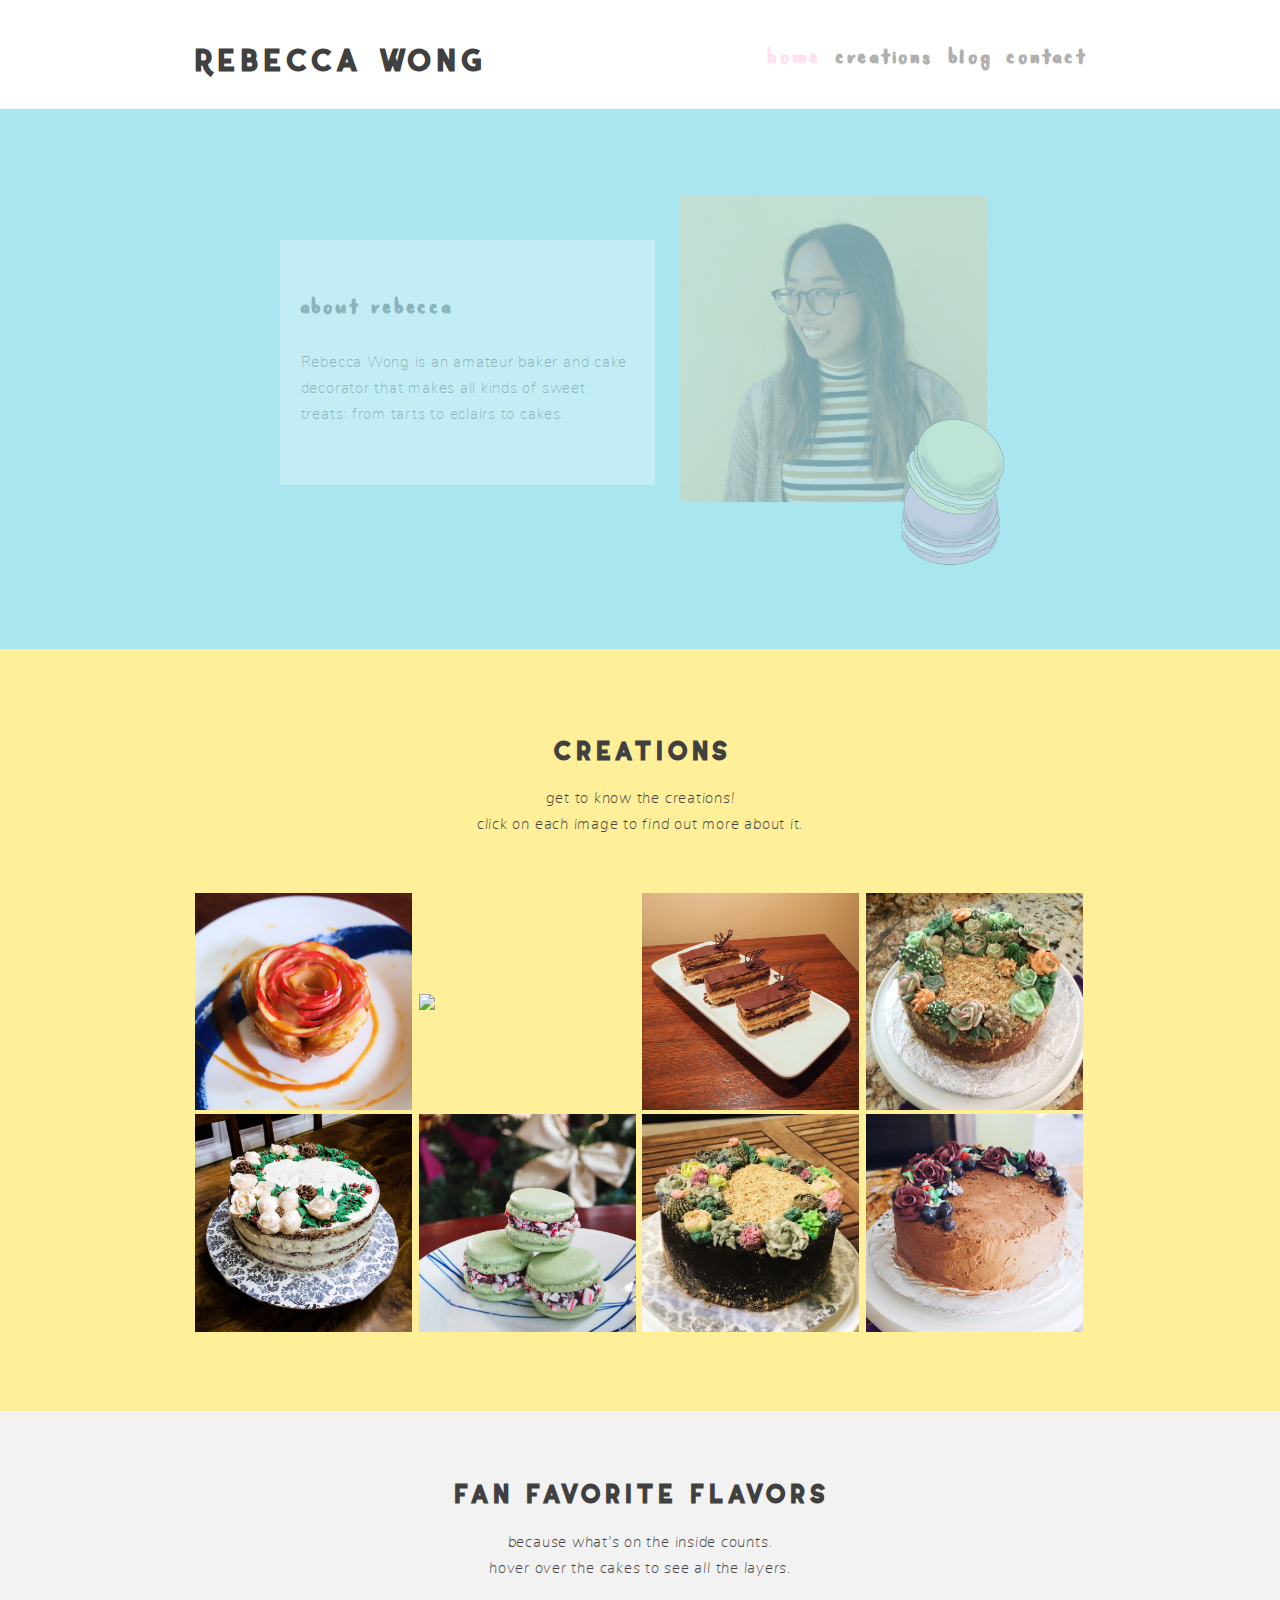
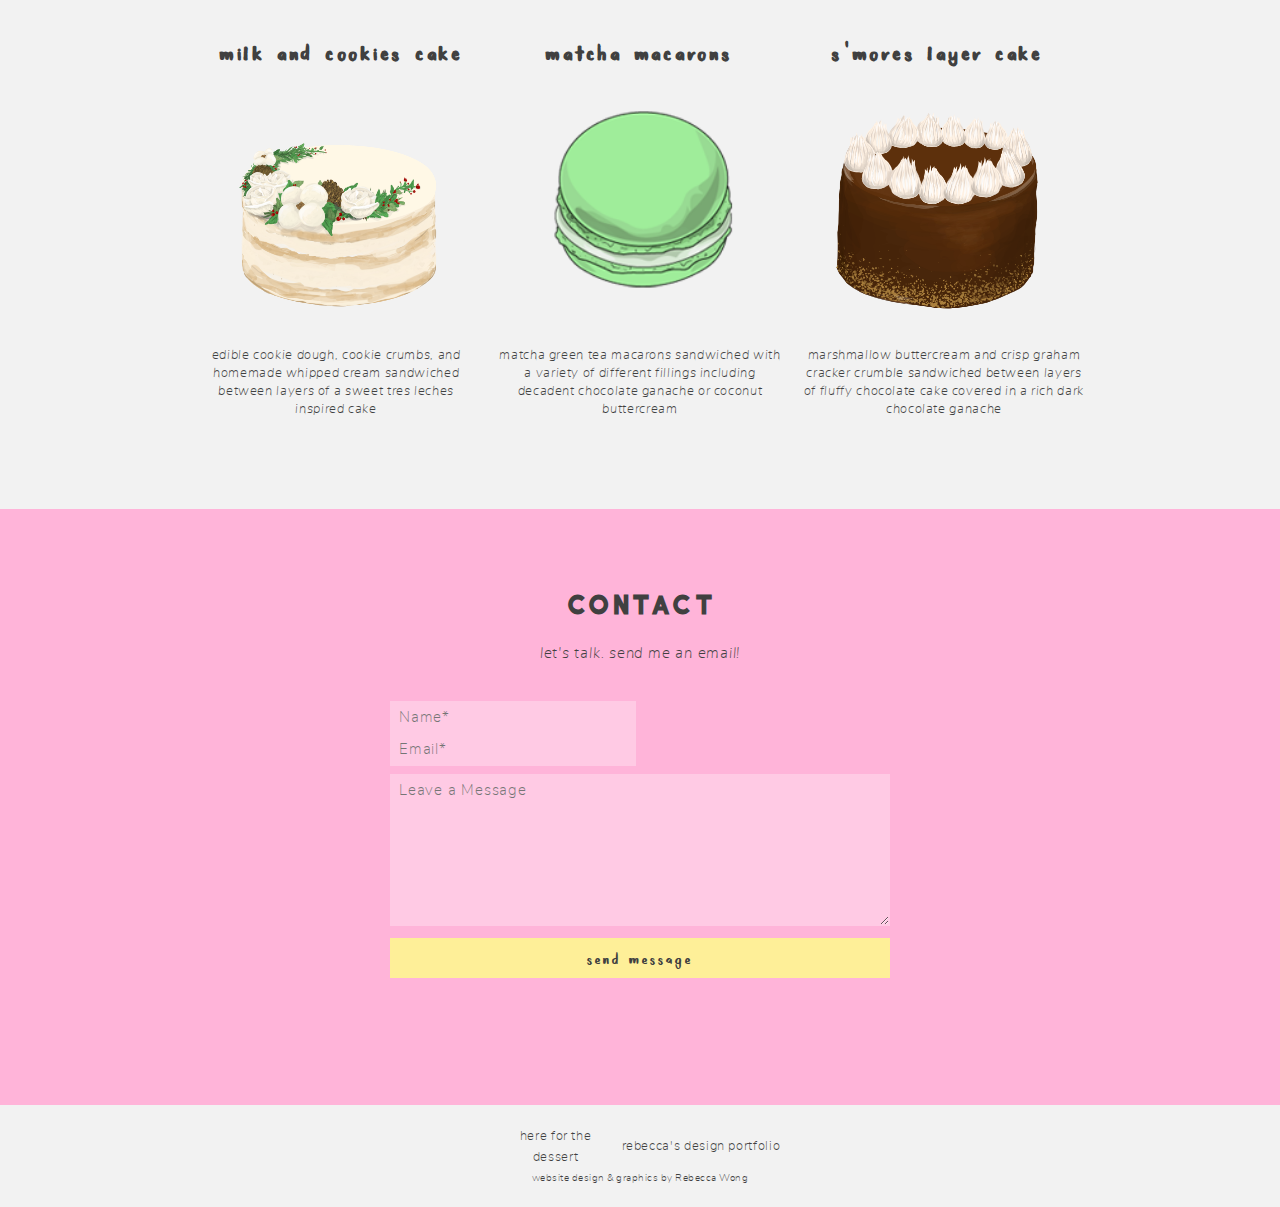
==== index.html @ af506497 "all JPG renamed to jpg" ====
<!DOCTYPE html>
<html>

<meta id="viewport" content="width=device-width, initial-scale=1.0">
<link rel="stylesheet" type="text/css" href="mystyle.css">
<script src="https://ajax.googleapis.com/ajax/libs/jquery/3.4.0/jquery.min.js"></script>
<title> Baking Portfolio </title>
<head>

<!-- NAVIGATION -->
<section class = "header-container" id = "normal">
	<div class = "title">
		<a href="#home"> <h1 id = "shift_up"> Rebecca Wong </h1> </a>
	</div>
	<div class = "navigation">
		<table class="nav">
		<tr>
			<td> <h2 id = 'nav-home' onclick="scroll_anchor('home')" >Home</h2></td>
			<td> <h2 id = 'nav-creations' onclick="scroll_anchor('creations')">Creations</h2></td>
			<td><a href="http://hereforthedessert.com"> <h2>Blog </h2></a></td>
			<td><h2 id = 'nav-contact' onclick="scroll_anchor('contact')">Contact</h2></td>
		</tr>
		</table>
		<a id = 'navigation-bottom'></a>
	</div>
</section>
</head>


<body>

<!-- hello -->
<a id = 'home' class = 'internal-anchor'> </a>
<section class = "welcome">
	
	<table id = "hello">
		<tr>
			<td width = '55%'> 
				<div style="background-color: white; padding: 5%; padding-bottom: 10%; margin: 5%;">
				<h2 style="color: #404040"> about rebecca </h2>
				<p>Rebecca Wong is an amateur baker and cake decorator that makes all kinds of sweet treats: from tarts to eclairs to cakes. </p> 
				</div>
			</td>
			<td width= '45%'>
				<img src="photo.jpg" style="width: 90%; float: left; padding-top: 15%; top: 3vw;position: relative;"/>
				<img src="macarons.png" style="z-index: 2; float: right; width: 40%; bottom: 4vw; position: relative;"/>
			</td>
		</tr>
	</table>
</section>



<!-- HIDDEN CREATIONS -->

		<!-- apple pie roses -->
		
		<section class = "feature" id = "apple-pie-roses">
			<a id = 'apple-pie-roses' class = 'internal-anchor'></a>
			<div class = "yellow-strip" >
			<table>
				<col width = '40%'>
				<col width = '60%'>
				<tr>
					<td style = "padding-right: 7%">
						<h2 style = "padding-bottom: 0px; margin-top: 4vw; margin-bottom: 4vw; font-size: 5vw;"> Salted Caramel Mini Apple Pie Roses </h2>
						<p> <b>Forget flower bouquets, these mini salted caramel apple pie roses are completely edible and delicious!​ </b></p>
					</td>
					<td>
						<img src = "apple pie.jpg" />
					</td>
				</tr>
			</table>
			</div>
			<div class = "white-strip" >
				<table>
					<col width = '60%'>
					<col width = '40%'>
					<tr>
						<td>
							<img src = "apple-pie-rose.gif" />
						</td>
						<td style = "vertical-align: middle">
							<p> These apple pie roses, inspired by a combination of pies and tarts, allow each person to have a personal rose for dessert rather than a pie to share. 
							<br /> <br />
							 With a flaky pie crust in the shape of a flower, crisp baked apples shaped into a rose, and a smooth salted caramel filling, they combine the best of both worlds from pies and tarts. </p>
						</td>
					</tr>
				</table>
			</div>
		</section>
		


		<!-- floral cake -->
		<section class = "feature" id = "floral-cake">
			<a id = 'floral-cake' class = 'internal-anchor'> </a>
			<div class = 'yellow-strip'>
			<table>
				<col width = '40%'>
				<col width = '60%'>
				<tr>
					<td style = "padding-right: 7%">
						<h2 style = "padding-bottom: 0px; margin-top: 4vw; margin-bottom: 4vw; font-size: 5vw;"> Spring Floral Cake </h2>
						<p><b> It's an edible bouquet which happens to be absolutely delicious. </b></p>
					</td>
					<td>
						<img src = "./floral cake.jpg" />
					</td>
				</tr>
			</table>
			</div>
			<div class = 'white-strip'>
				<table>
					<col width = '60%'>
					<col width = '40%'>
					<tr>
						<td style = "padding-right: 10%">
							<img src = "floral cake 2.jpg" />
						</td>
						<td style = "vertical-align: middle">
							<p> This decadent s'mores layer cake is topped with hand piped buttercream flowers and leaves. For a fresh springy feel, some lavendar oil can be added to the buttercream to make it look and smell just like a garden. </p>
						</td>
					</tr>
				</table>
			</div>
		
		</section>


		<!-- opera cake -->
		<section class = "feature" id = "opera-cake">
		<a id = 'opera-cake' class = 'internal-anchor'></a>
			<div class = 'yellow-strip'>
				<table style = "width: 90%">
					<col width = '50%'>
					<col width = '50%'>
					<tr>
						<td style = "padding-right: 7%">
							<h2 style = "padding-bottom: 0px; margin-top: 4vw; margin-bottom: 4vw; font-size: 5vw;"> Opera Cake </h2>
							<p><b> The cake that'll make your taste buds sing. </b></p>
							<p>The French opera cake is centered around the flavors of coffee and chocolate. These dainty little cakes are topped with chocolate decoration. </p>
						</td>
						<td style = "text-align: left">
							<img src = "opera-cake.gif" />
						</td>
					</tr>
				</table>
			</div>
			<div class = "white-strip" style = "padding-top: 3%">
				<table>
					<tr>
						<td>
							<img src = "opera-cake2.gif" />
						</td>
						<td style = "vertical-align: middle; padding-left: 4vw">
							<h2>opera cake anatomy</h2>
							<p>The opera cake is complicated, with lots of layers, but that's what makes it so delicious. To break it down, on the left is a gif of the anatomy of the opera cake.</p>
						</td>
					</tr>
					<tr>
						<td style = "padding-right: 2vw; vertical-align: middle">
							<img src = "P1010088-1.jpg" />
						</td>
						<td>
							<img src = "P1010067-1.jpg" />
						</td>
					</tr>
				</table>
			</div>
		</section>


		<!-- succulent cake -->
		<section class = "feature" id = "succulent-cake">
			<a id = 'succulent-cake' class = 'internal-anchor'></a>
			<div class = 'yellow-strip'>
				<table>
					<col width = '40%'>
					<col width = '60%'>
					<tr>
						<td style = "padding-right: 7%">
						<h2 style = "padding-bottom: 0px; margin-top: 4vw; margin-bottom: 4vw; font-size: 5vw;"> succulent cake </h2>
						<b> Dessert or desert? </b>
							<p>This s'mores cake has been decorated with hand-piped buttercream succulents and a graham cracker crumb sand desert.</p>
					</td>
					<td>
						<img src = "succulent.jpg" />
					</td>
					</tr>
				</table>
			</div>
			<div class = 'white-strip'>
				<table>
					<col width = '50%'>
					<col width = '50%'>
					<tr>
						<td>
							<img src = "cake.jpg" />
							<br />
							<img src = "succulents.jpg" />
						</td>
						<td>
							<img src = "succulent close up.png" />
							<br />
							<img src = "IMG_7499_edited.jpg" />
						</td>
					</tr>
				</table>
			</div>
		</section>

		<!-- wreath cake -->
		<section class = 'feature' id = 'wreath-cake'>
			<a id = 'wreath-cake' class = 'internal-anchor'></a>
			<div class = 'yellow-strip'>
				<table>
					<col width = '40%'>
					<col width = '60%'>
					<tr>
						<td style = 'padding-right: 7%'>
							<h2 style = "padding-bottom: 0px; margin-top: 4vw; margin-bottom: 4vw; font-size: 5vw;"> wreath cake </h2>
							<p><b> This rustic naked layer cake is inspired by the decorative winter wreaths. </b></p>
							<p>Adorned with buttercream pine cones, hand piped leaves, and a sprinkling of coarse sugar snow, this cake is ready for the winter.</p>
						</td>
						<td>
							<img src = "P1010034 2.jpg" />
						</td>
					</tr>
				</table>
			</div>
			<div class = 'white-strip'>
				<table>
					<tr>
						<td width = '50%'>
							<img src = "P1010022-1.jpg" />
						</td>
						<td width = '50%'>
							<img src = "P1010027-1.jpg" />
						</td>
					</tr>
				</table>
			<img src = "P1010012-1.jpg" />
				
			</div>
		</section>


		<!-- macarons -->
		<section class = 'feature' id = 'macarons'>
			<a id = 'macarons' class = 'internal-anchor'></a>
			<div class = 'white-strip'>
				<table>
					<col width = '50%'>
					<col width = '50%'>
					<tr>
						<td style = 'padding-right: 7%'>
							<h2 style = "padding-bottom: 0px; margin-top: 4vw; margin-bottom: 4vw; font-size: 5vw;"> Peppermint Matcha Macarons </h2>
							<p><b> These peppermint matcha macarons are sophisticated and festive at the same time. The macaron shell has a subtle matcha flavoring and it's filled with a decadent hazelnut filling. The edges are garnished with crushed candy canes for a holiday twist and additional crunch. </p>
						</td>
						<td>
							<img src = "P1010045_1.jpg" />
						</td>
					</tr>
				</table>
			</div>
		</section>


		<!-- floral salted caramel cake -->
		<section class = 'feature' id = 'salted-caramel'>
			<a id = 'salted-caramel' class = 'internal-anchor'></a>
			<div class = 'white-strip'>
				<table>
					<col width = '40%'>
					<col width = '60%'>
					<tr>
						<td style = 'padding-right: 7%'>
							<h2 style = "padding-bottom: 0px; margin-top: 4vw; margin-bottom: 4vw; font-size: 5vw;"> Salted Caramel Chocolate Cake </h2>
							<p><b> This chocolate cake with a salted caramel filling and a whipped chocolate buttercream is topped with an buttercream roses, blueberries, and strawberries. </p>
						</td>
						<td>
							<img src = "salted caramel.jpg" />
						</td>
					</tr>
				</table>
			</div>
		</section>



<!-- CREATIONS GRID -->

<section class = "creations" id = "creations">
<a name = "creations" class = 'internal-anchor'> </a>
	<h3 style ="text-align: center; margin-top: 5vh;">creations</h3>
	<p style ="text-align: center"> <em>get to know the creations! <br /> click on each image to find out more about it. </em></p>
	<br />
	<br />
	<!-- GRID -->
	<table class = "grid">
		<tr>
			<td>
				<img src = "apple pie.jpg" onclick="open_close('#apple-pie-roses')"/>
				<!-- <img src = "white square.jpg" id = "white-overlay" /> -->
			</td>
			<td>
				<img src = "./floral cake.jpg" onclick="open_close('#floral-cake')" />
			</td>
			<td>
				<img src = "opera cake.jpg" onclick="open_close('#opera-cake')" />
			</td>
			<td>
				<img src = "succulent2.jpg" onclick="open_close('#succulent-cake')" />
			</td>
		</tr>
		<tr>
			<td>
				<img src = "wreath cake.jpg" onclick="open_close('#wreath-cake')"/>
			</td>
			<td>
				<img src = "macarons.jpg" onclick="open_close('#macarons')" />
			</td>
			<td>
				<img src = "succulent.jpg" onclick="open_close('#succulent-cake')" />
			</td>
			<td>
				<img src = "salted caramel.jpg" onclick="open_close('#salted-caramel')"/>
			</td>
		</tr>
	</table>
</div>
</section>


<!-- FAN FAVORITE FLAVORS -->
<section class = 'fan-favorites'>
	<h3 style="text-align: center">fan favorite flavors </h3>
	<p style="text-align: center"> <em> because what's on the inside counts. <br />hover over the cakes to see all the layers.  </em></p>
	<br />
	<br />
	<table id = 'fan-favorites'>
		<tr> <!-- row 1, headers -->
			<td>
				<h2> milk and cookies cake </h2>
			</td>
			<td>
				<h2> matcha macarons </h2>
			</td>
			<td>
				<h2> s'mores layer cake </h2>
			</td>
		</tr> 
		<tr> <!-- row 2, images -->
			<td style = 'vertical-align: middle'>
				<img src = 'wreath cake.png' style = 'width: 90%' onmouseover="this.src='wreath-cake.gif'" onmouseout="this.src='wreath cake.png'"/>
			</td>
			<td>
				<img src = 'green macaron.png' style = 'width: 85%' />
			</td>
			<td>
				<img src = "s'mores cake layers.png" style = 'width: 90%' onmouseover="this.src='s\'mores-cake-layers.gif'" onmouseout="this.src='s\'mores cake layers.png'"/>
			</td>
		</tr>
		<tr> <!-- row 3, captions -->
			<td style = 'padding-right: 1vw'>
				<em class = 'a'> edible cookie dough, cookie crumbs, and homemade whipped cream sandwiched between layers of a sweet tres leches inspired cake </em>
			</td>
			<td style = 'padding-right: 0.5vw; padding-left: 0.5vw'>
				<em class = 'a'>matcha green tea macarons sandwiched with a variety of different fillings including decadent chocolate ganache or coconut buttercream </em>
			</td>
			<td style = 'padding-left: 1vw'>
				<em class = 'a'> marshmallow buttercream and crisp graham cracker crumble sandwiched between layers of fluffy chocolate cake covered in a rich dark chocolate ganache </em>
			</td>
		</tr>
	</table>

</section>


<!-- CONTACT -->
<section class = 'contact'>
	<a id = "contact" class = 'internal-anchor'></a>
	<form action="contact.php" method = 'post'>
		<h3 style="text-align: center">contact</h3>
		<p style ="text-align: center"> <em>let's talk. send me an email!</em></p>
		<div class = 'container'>
			<div class = 'info'>
				<input type = 'text' name = 'name' placeholder = 'Name*' class = 'input' id = 'name' required>
				<input type = 'text' name = 'email' placeholder = 'Email*' class = 'input' id = 'email' required>
			</div>
			<div class = 'area'>
				<textarea name = 'message' class='message' id='message' placeholder='Leave a Message' required></textarea>
			</div>
			<div class = 'submit'>
				<div class = 'button' id = 'mail'>Send Message</div>
			</div>
			</form>
			<p id = 'thank-you' class = 'contact-message'> Thanks for the message! <br/> 
				<span class = 'small-p'> Note: The message will not be sent as this website is not active.</span>
			</p>
			<p id = 'error' class = 'contact-message'></p>
		</div>
	
</section>



<section class = 'footer'>

	<table>
		<tr>
			<td><p><a href = 'http://hereforthdessert.com'> here for the dessert </a></p></td>
			<td><p><a href = 'http://rebeccacwong.wixsite.com/design'> rebecca's design portfolio</a></p></td>
			<!-- <td> <p> </p></td> -->
		</tr>
	</table>
	<p style = 'font-size: 0.8vw; padding: 0; margin: 0;'>website design & graphics by Rebecca Wong</p>
</section>




<script type="text/javascript" src="main.js"></script>

</body>
<a id = 'bottom'></a>

</html>
---- mystyle.css ----
html, body{
	margin:0px; 
	padding:0px;
}

/* CUSTOM FONTS */
	@font-face {
	    font-family: 'oh_wonderregular';
	    src: url('ohwonder-regular-webfont.woff2') format('woff2'),
	         url('ohwonder-regular-webfont.woff') format('woff');
	    font-weight: normal;
	    font-style: normal;

	}
	@font-face {
	    font-family: 'baby_foxregular';
	    src: url('babyfox-webfont.woff2') format('woff2'),
	         url('babyfox-webfont.woff') format('woff');
	    font-weight: normal;
	    font-style: normal;

	}
	@font-face {
	    font-family: 'the_brooklyn_smoothregular';
	    src: url('the_brooklyn_smooth-webfont.woff2') format('woff2'),
	         url('the_brooklyn_smooth-webfont.woff') format('woff');
	    font-weight: normal;
	    font-style: normal;

	}
	@font-face {
	    font-family: 'coyotesemibold_demo';
	    src: url('coyote-semibolddemo-webfont.woff2') format('woff2'),
	         url('coyote-semibolddemo-webfont.woff') format('woff');
	    font-weight: normal;
	    font-style: normal;

	}
	@font-face {
	    font-family: 'nunitolight_italic';
	    src: url('nunito-lightitalic-webfont.woff2') format('woff2'),
	         url('nunito-lightitalic-webfont.woff') format('woff');
	    font-weight: normal;
	    font-style: normal;

	}
	@font-face {
	    font-family: 'nunitolight';
	    src: url('nunito-light-webfont.woff2') format('woff2'),
	         url('nunito-light-webfont.woff') format('woff');
	    font-weight: normal;
	    font-style: normal;

	}
	@font-face {
	    font-family: 'nunitoitalic';
	    src: url('nunito-italic-webfont.woff2') format('woff2'),
	         url('nunito-italic-webfont.woff') format('woff');
	    font-weight: normal;
	    font-style: normal;
	}
	@font-face {
	    font-family: 'nunitoextralight';
	    src: url('nunito-extralight-webfont.woff2') format('woff2'),
	         url('nunito-extralight-webfont.woff') format('woff');
	    font-weight: normal;
	    font-style: normal;
	}
	@font-face {
	    font-family: 'nunitoextralight_italic';
	    src: url('nunito-extralightitalic-webfont.woff2') format('woff2'),
	         url('nunito-extralightitalic-webfont.woff') format('woff');
	    font-weight: normal;
	    font-style: normal;
	}
	@font-face {
	    font-family: 'nunitoregular';
	    src: url('nunito-regular-webfont.woff2') format('woff2'),
	         url('nunito-regular-webfont.woff') format('woff');
	    font-weight: normal;
	    font-style: normal;
	}
/* END OF CUSTOM FONTS */


/* NAVIGATION BAR */
	#normal {
		width: 100%;
		background-color: white;
		max-height: 20vh;
		padding-left: 15%;
		padding-right: 15%;
		display: block;
		padding-top: 1vh;
		padding-bottom: 1vh;
		z-index: 100;
		position: fixed;
		overflow-y: auto;
		transition: 0.5s;
	}
	#shrink { /* this is the way that the navigation bar looks when you're not at the top of the page */
		background-color: white;
		width: 100%;
		max-height: 12vh;
		padding-left: 15%;
		padding-right: 15%;
		display: block;
		z-index: 100;
		transition: 0.5s;
		top: 0;
		position: fixed;
		overflow-y: auto;
	}
	.title {
		width: 44%;
		float: left;
		font-size: 25px;
		color: #404040;
		top: 2vh;
		position: absolute;
		max-height: inherit;
		transition: 0.5s;
	}
	.navigation {
		width: 56%;
		float: right;
		color: #404040;
		top: 0;
		padding: 0;
		max-height: inherit;
	}
	table.nav h2:hover {
		color: #FFB4D9;
		-o-transition:.5s;
	  	-ms-transition:.5s;
	  	-moz-transition:.5s;
	  	-webkit-transition:.5s;
	  	transition:.5s;
	  	cursor: pointer;
	}
	table.nav td {
		padding-left: 1vw;
	}
	table.nav {
		border-collapse: collapse;
	}



/* BODY */

/* WELCOME SCREEN */
	section.welcome {
		width: inherit;
		padding-left: 20%;
		padding-right: 20%;
		padding-top: 8%;
		padding-bottom: 2%;
		background-color: #aae6f0;
		display: block;
		z-index: 2;
	}
	table #hello td {
		padding: 5%;
		position: relative;
	}

/* CREATIONS */
	section.creations {
		background-color: #feef98;
		padding-top: 3%;
		padding-bottom: 6%;
		padding-left: 15%;
		padding-right: 15%;
		display: block;
		z-index: 1;
		color: #404040;
	}
	section.feature table td {
		vertical-align: top;
	}
	.white-strip {
		background-color: white;
		padding-top: 5%;
		padding-bottom: 5%;
		padding-left: 15%;
		padding-right: 15%;
		display: block;
		transition: 0.5s;
	}
	.yellow-strip {
		background-color: #feef98;
		padding-top: 5%;
		padding-bottom: 5%;
		padding-left: 15%;
		padding-right: 15%;
		display: block;
		transition: 0.5s;
	}
	/*section.feature {
		display: none;						
	}*/																		/* ENABLE THIS AFTER COMPLETING ALL OF THE PAGES FOR CREATIONS */

/* GRID */
	table.grid {
		width: 100%;
		text-align: center;
	}
	table.grid img{
		cursor: pointer;
		transition: 0.5s ease;
	}
	table.grid img:hover {
		opacity: 0.7;
	}
	table.grid td {
		width: 25%;
	}
	table.grid img {
		width: 99%;
		display: block;
	}
	.white-overlay {
	  position: absolute;
	  opacity: 1;
	  transition: .5s ease;
	  width: inherit;
	  height: inherit;
	  background-color: white;
	  vertical-align: top;
	/*  overflow: hidden;*/
	}


/* FAN FAVORITES */
	section.fan-favorites {
		background-color: #f2f2f2;
		padding-top: 5%;
		padding-bottom: 7%;
		padding-left: 15%;
		padding-right: 15%;
		display: block;
		z-index: 1;
		color: #404040;
	}
	#fan-favorites {
		text-align: center;
		width: 100%;
	}
	#fan-favorites h2 {
		padding: 0;
		margin: 0;
	}
	/*#fan-favorites {
		border: 0.2em solid #f2f2f2;
	}*/
	#fan-favorites td {
		width: 33.333333%;
		vertical-align: top;
	}
	.a {
		font-size: 1vw;
		padding: 0;
		margin: 0;
	}

/* CONTACT */
	section.contact {
		background-color: #FFB4D9;
		padding-top: 6%;
		padding-bottom: 6%;
		padding-left: 20%;
		padding-right: 20%;
		display: block;
		z-index: 1;
		color: #404040;
		text-align: center;
	}
	.container {
		margin-top: 2%;
		width: 65%;
		display: inline-block;
		margin-bottom: 6%;
		overflow: hidden;
	}
	.message, .input {
		font-size: 1.2vw;
		letter-spacing: 0.05em;
		font-family: 'nunitoextralight';
		color: black;
		background-color: #ffcae4;
		border: 1px solid #ffcae4;
		width: 100%;
	}
	.area {
		width: 100%;
		display: inline-block;
	}
	.message {
		margin: 0;
		padding: 0.6vw;
		height: 15vh;
		resize: vertical;
		float: left;
		width: 96.7%;
	}
	.area {
		margin-bottom: 0.5;
	}
	.info {
		width: 100%;
		margin-top: 0.25em;
		margin-bottom: 0.25em;
		display: inline-block;
	}
	.input {
		padding: 0.6vw;
		float: left;
		width: 45.8%;
		margin-right: 0.5em;
	}
	.info .input:last-child {
		margin-right: 0;
	}
	.button {
		text-align: center;
		font-family: 'baby_foxregular';
		font-size: 2vw;
		letter-spacing: 0.08em;
		/*padding-top: 0.6vw;
		padding-bottom: 0.6vw;
		padding-right: 1vw;
		padding-left: 1vw;*/
		/*width: 100%;*/
		
	}
	.submit {
		padding-top: 0.5em;
		padding-bottom: 0.5em;
		margin-top: 0.5em;
		text-align: center;
		background-color: #feef98;
		width: 100%;
	}
	.submit:hover {
		background-color: white;
		transition: 0.5s ease;
		cursor: pointer;
		-o-transition:.5s;
	  	-ms-transition:.5s;
	  	-moz-transition:.5s;
	  	-webkit-transition:.5s;
	}
	.contact-message {
		display: none;
		position: absolute;
		width: 65%;
		left: 0;
		margin: auto;
		margin-top: 0.7em;
		right: 0;
		text-align: center;
	}


/* FOOTER */
	section.footer {
		background-color: #f2f2f2;
		padding-top: 1.5%;
		padding-bottom: 1.5%;
		padding-left: 15%;
		padding-right: 15%;
		display: block;
		z-index: 1;
		color: #404040;
		text-align: center;
	}
	section.footer table {
		margin: 0 auto;
		padding: 0;
		border-collapse: collapse;
	}
	section.footer table td {
		padding-right: 4%;
	}
	section.footer table td:last-child {
		padding: 0;
	}
	section.footer table p {
		font-size: 1vw;
		margin: 0;
		padding: 0;
	}
	*:focus {
    outline: none;
}


/* GENERALIZED STYLES */
	h1 {
		font-family: 'coyotesemibold_demo';
		font-size: 2.4vw;
	}
	#shift_up {
		position: absolute;
		top: 0;
		opacity: 1;
		/* WANT TOP TO END IN 5%*/
	}
	h2 {
		font-family: 'baby_foxregular';
		font-size: 2.7vw;
		letter-spacing: 0.08em;
	}
	h3 {
		font-family: 'coyotesemibold_demo';
		font-size: 2vw;
		padding: 0px;
		margin: 0px;
		color: #404040;
	}
	a:hover {
		color: #FFB4D9;
		-o-transition:.5s;
	  	-ms-transition:.5s;
	  	-moz-transition:.5s;
	  	-webkit-transition:.5s;
	  	transition:.5s;
	}
	a {
		text-decoration: none;
		color: #404040;
	}
	.navigation .active {
		color: #FFB4D9;
		transition: 0.5s ease;
	}
	p {
		/*font-family: 'the_brooklyn_smoothregular';*/
		font-size: 1.2vw;
		letter-spacing: 0.05em;
		font-family: 'nunitoextralight';
		color: #404040;
		line-height: 1.7em;
		transition: 0.5s ease;
	}
	.small-p {
		font-size: 0.8vw;
	}
	b {
		font-size: 1.2vw;
		letter-spacing: 0.05em;
		font-family: 'nunitoregular';
		color: #404040;
	}
	em {
		font-size: 1.2vw;
		letter-spacing: 0.05em;
		font-family: 'nunitoextralight_italic';
		color: #404040;
	}
	img {
		max-width: 100%;
	}
	html {
	  scroll-behavior: smooth;
	  cursor: default;
	}
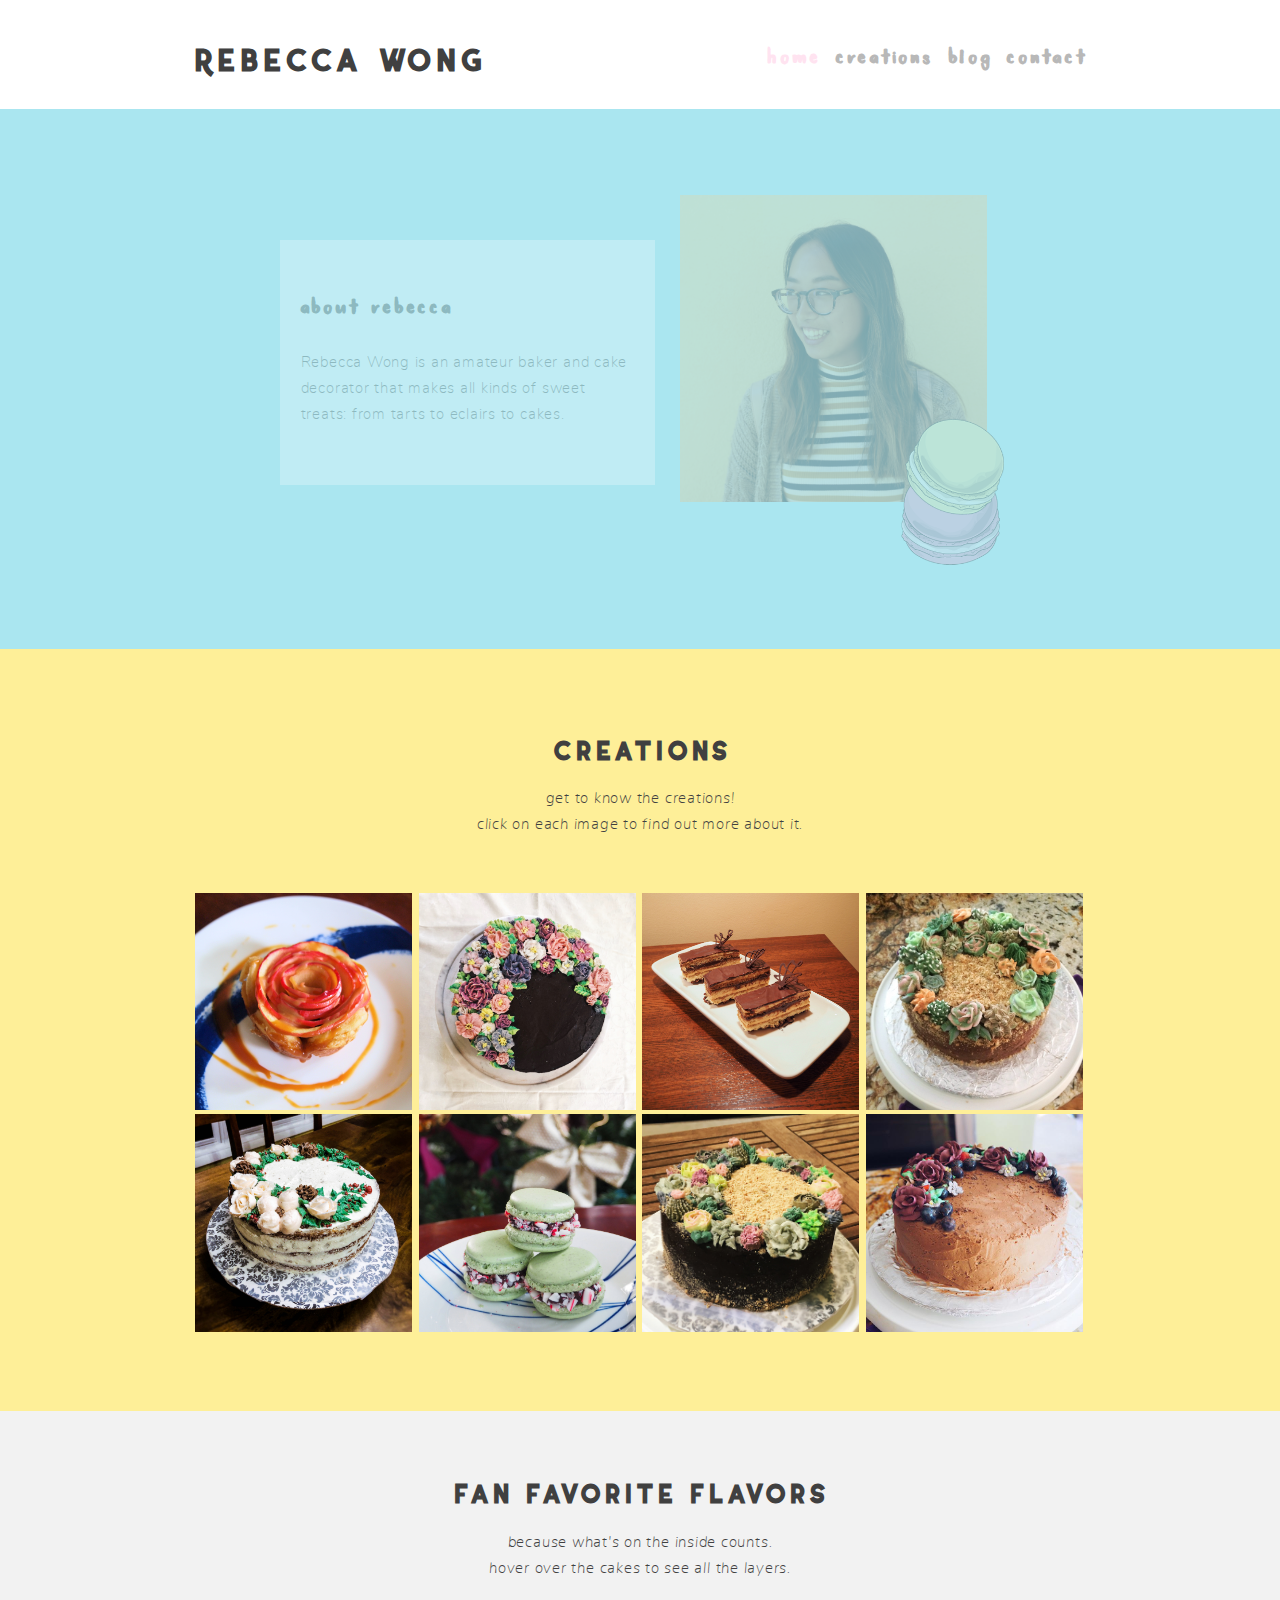
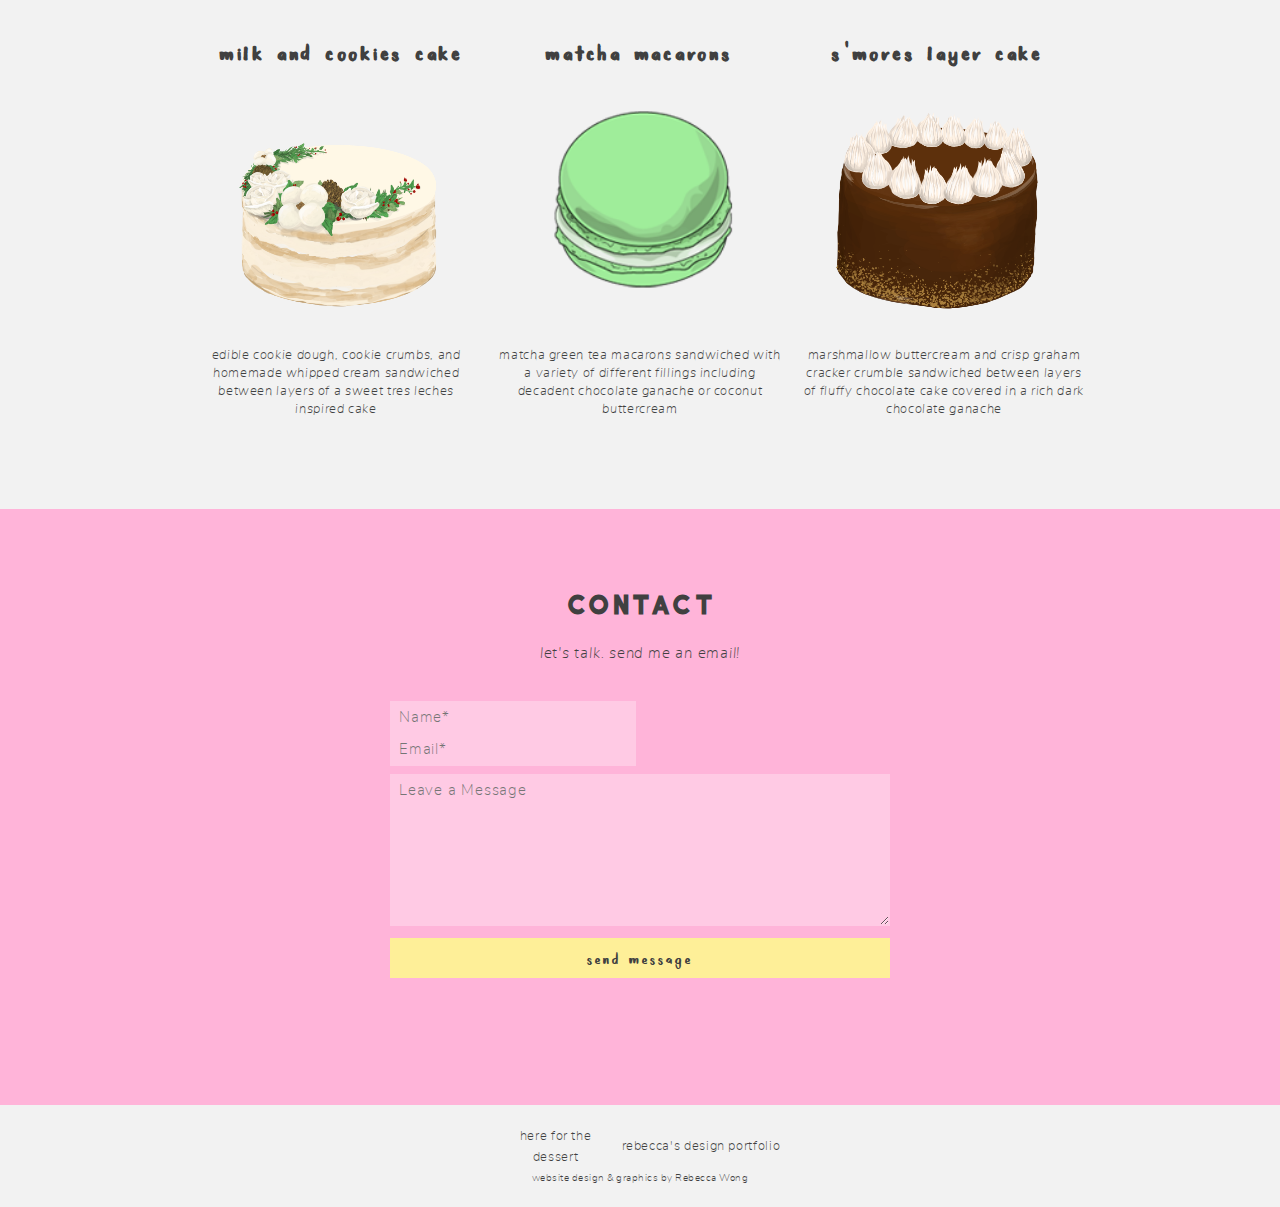
==== commit e6ab6340: "Update index.html" ====
--- a/index.html
+++ b/index.html
@@ -105,7 +105,7 @@
 						<p><b> It's an edible bouquet which happens to be absolutely delicious. </b></p>
 					</td>
 					<td>
-						<img src = "./floral cake.jpg" />
+						<img src = "./floral cake.JPG" />
 					</td>
 				</tr>
 			</table>
@@ -116,7 +116,7 @@
 					<col width = '40%'>
 					<tr>
 						<td style = "padding-right: 10%">
-							<img src = "floral cake 2.jpg" />
+							<img src = "floral cake 2.JPG" />
 						</td>
 						<td style = "vertical-align: middle">
 							<p> This decadent s'mores layer cake is topped with hand piped buttercream flowers and leaves. For a fresh springy feel, some lavendar oil can be added to the buttercream to make it look and smell just like a garden. </p>
@@ -305,7 +305,7 @@
 				<!-- <img src = "white square.jpg" id = "white-overlay" /> -->
 			</td>
 			<td>
-				<img src = "./floral cake.jpg" onclick="open_close('#floral-cake')" />
+				<img src = "./floral cake.JPG" onclick="open_close('#floral-cake')" />
 			</td>
 			<td>
 				<img src = "opera cake.jpg" onclick="open_close('#opera-cake')" />
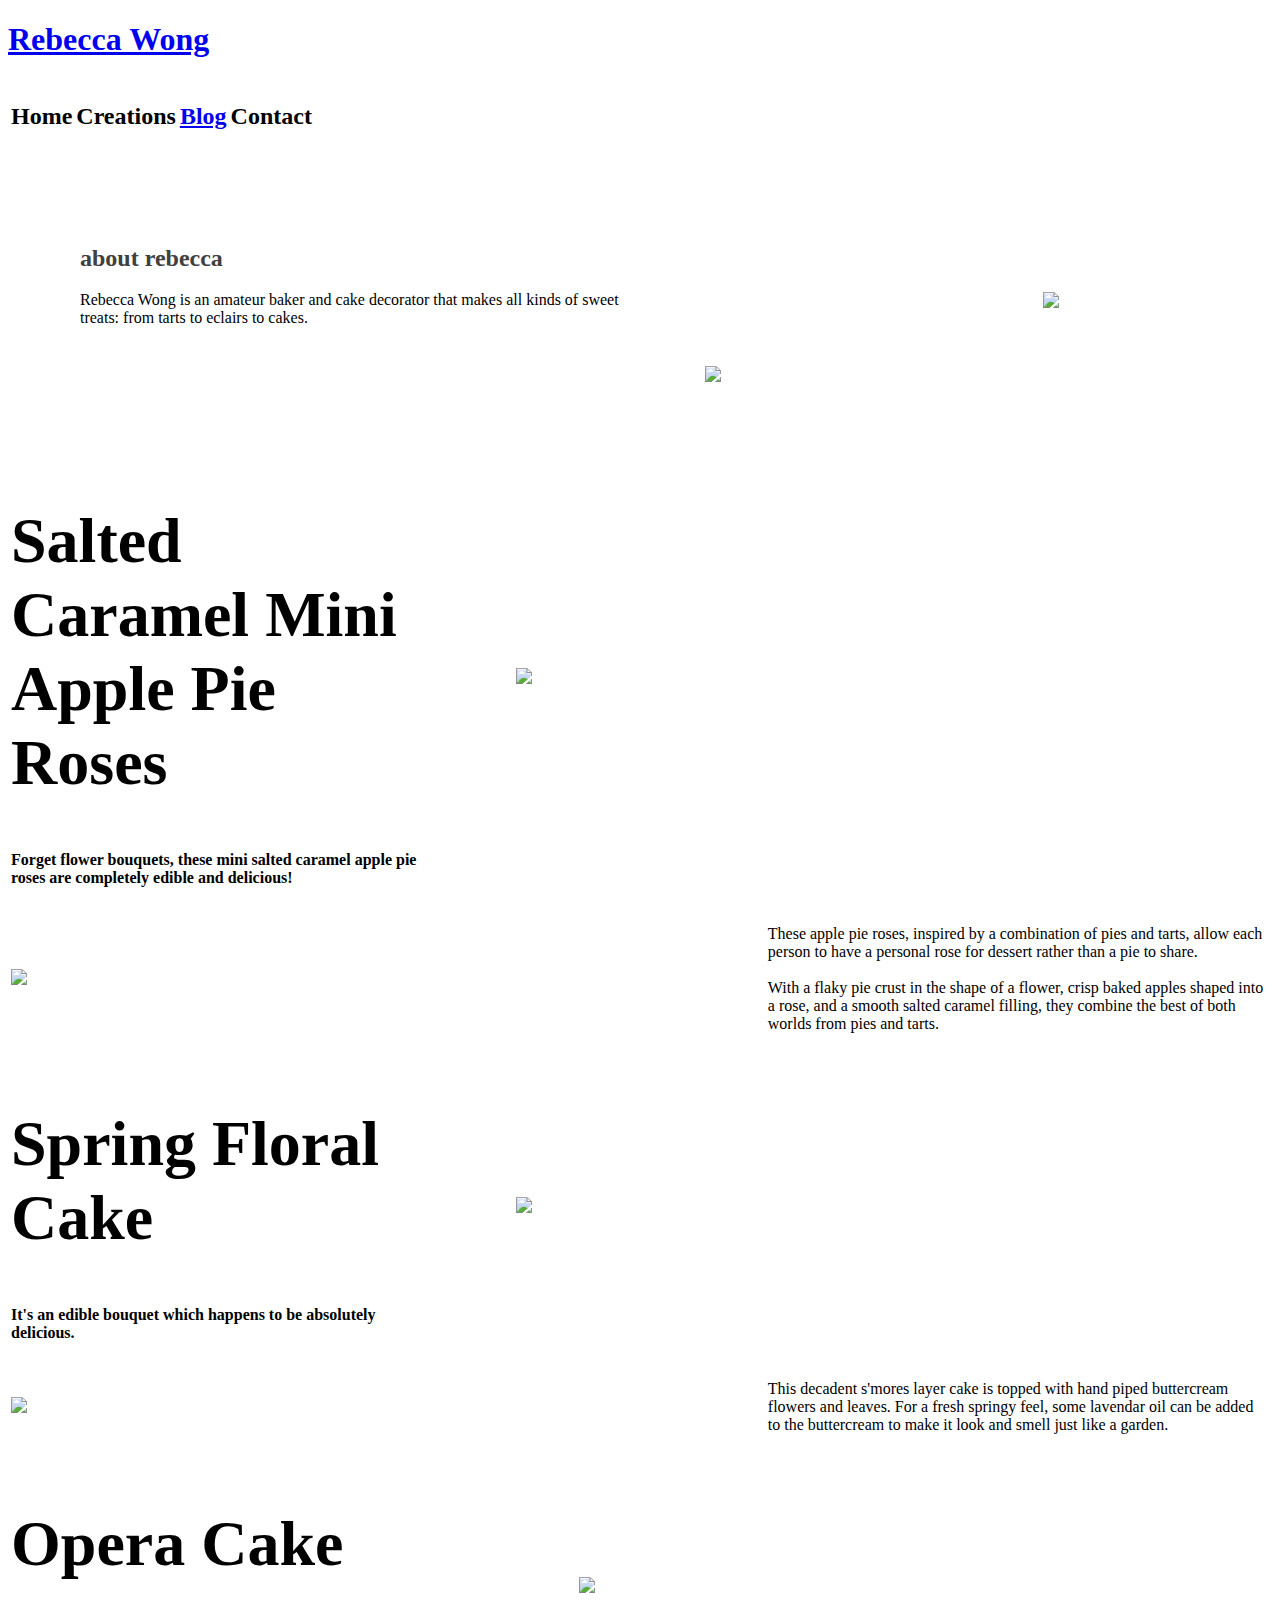
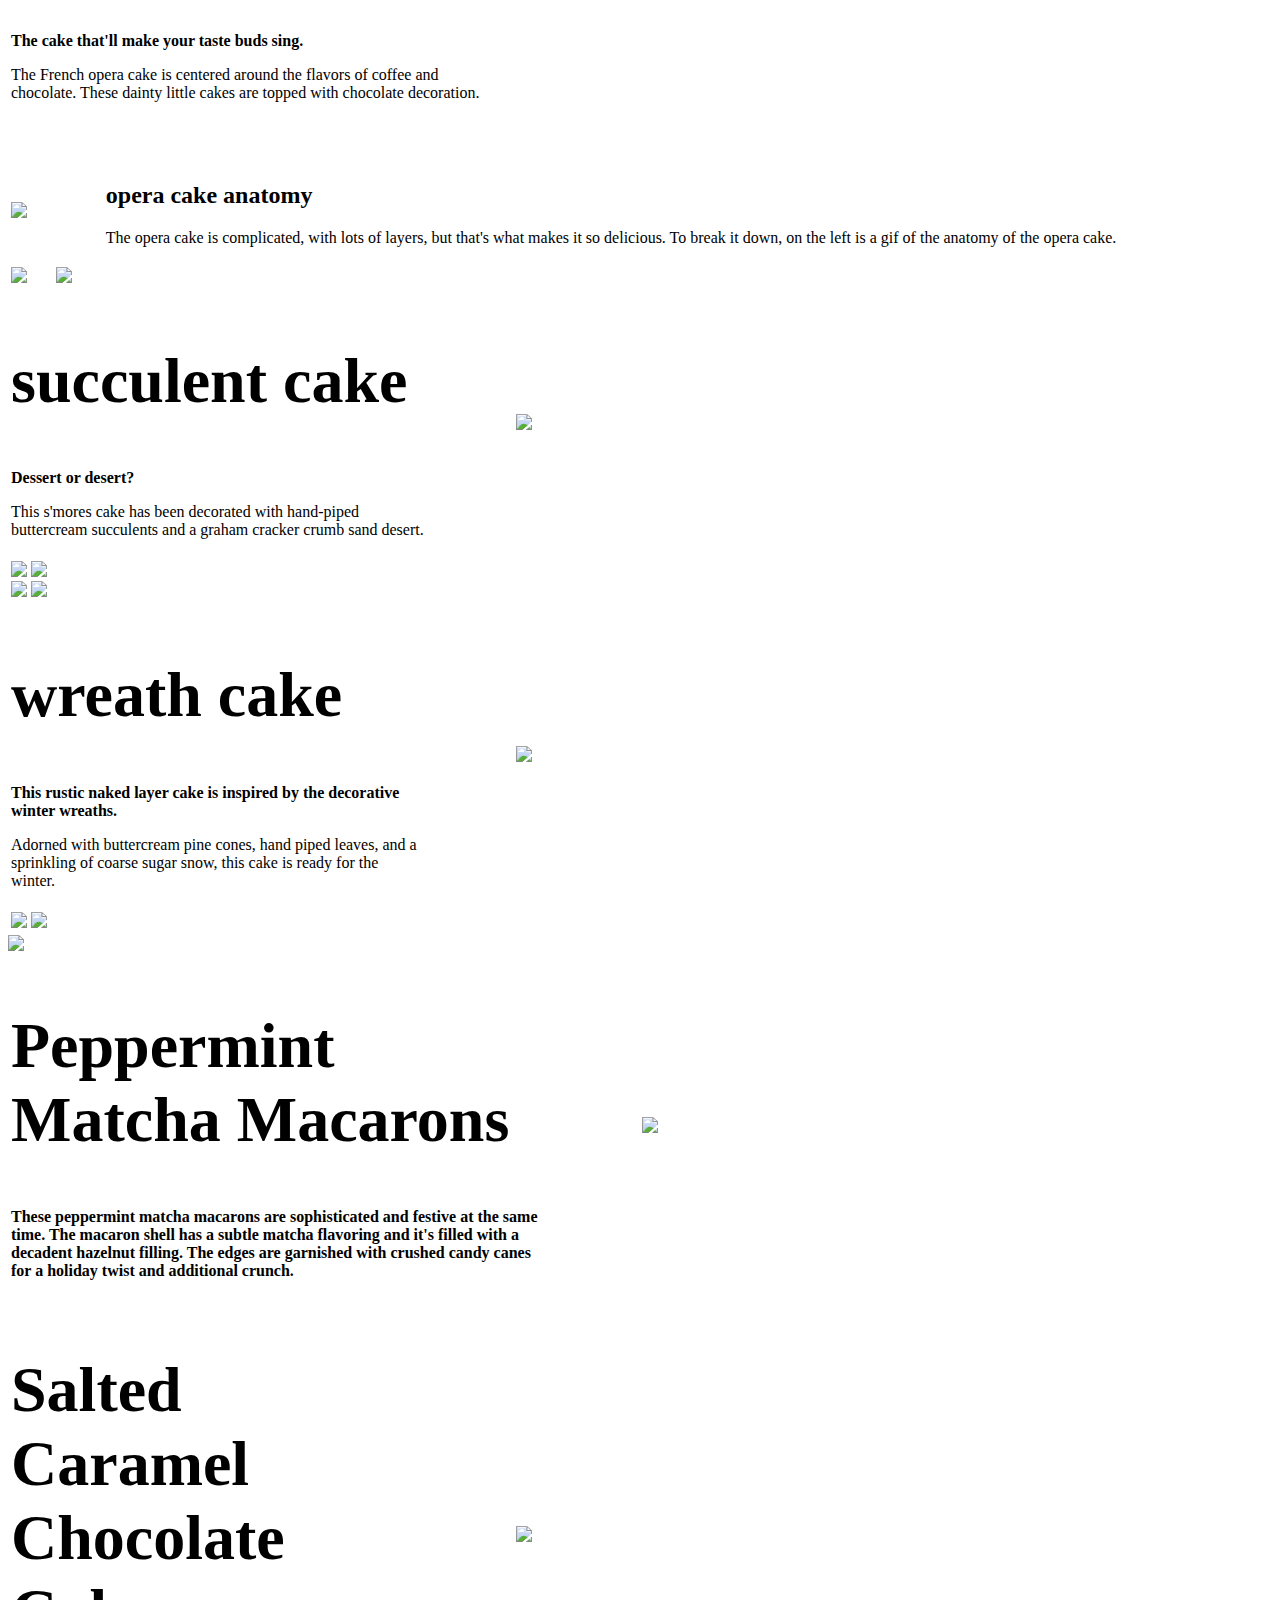
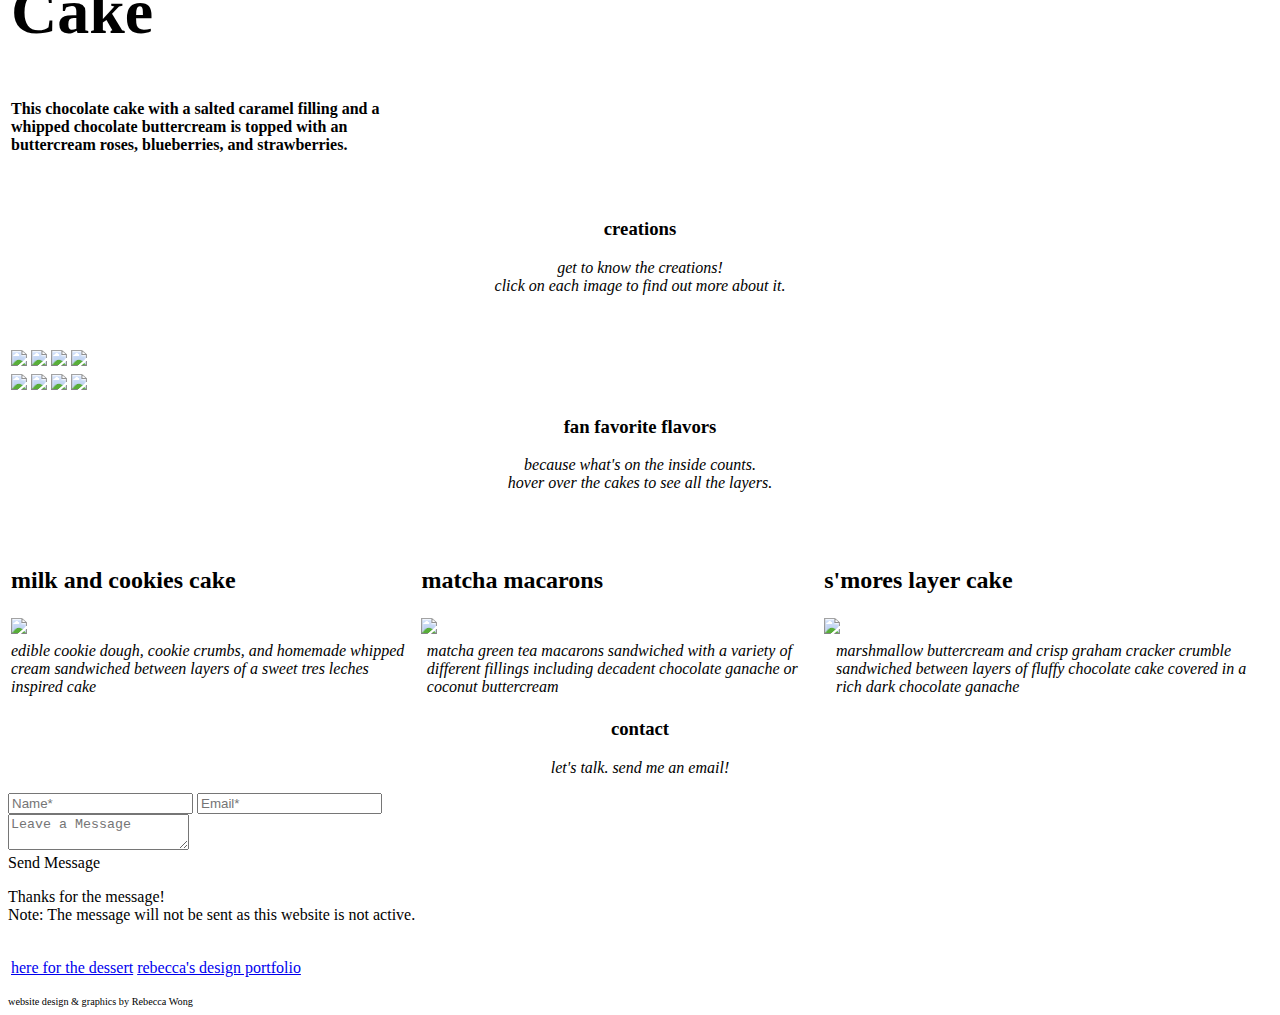
==== commit 83799872: "reorganized files" ====
--- a/index.html
+++ b/index.html
@@ -2,7 +2,7 @@
 <html>
 
 <meta id="viewport" content="width=device-width, initial-scale=1.0">
-<link rel="stylesheet" type="text/css" href="mystyle.css">
+<link rel="stylesheet" type="text/css" href="style/mystyle.css">
 <script src="https://ajax.googleapis.com/ajax/libs/jquery/3.4.0/jquery.min.js"></script>
 <title> Baking Portfolio </title>
 <head>
@@ -42,8 +42,8 @@
 				</div>
 			</td>
 			<td width= '45%'>
-				<img src="photo.jpg" style="width: 90%; float: left; padding-top: 15%; top: 3vw;position: relative;"/>
-				<img src="macarons.png" style="z-index: 2; float: right; width: 40%; bottom: 4vw; position: relative;"/>
+				<img src="assets/images/photo.jpg" style="width: 90%; float: left; padding-top: 15%; top: 3vw;position: relative;"/>
+				<img src="assets/images/macarons.png" style="z-index: 2; float: right; width: 40%; bottom: 4vw; position: relative;"/>
 			</td>
 		</tr>
 	</table>
@@ -67,7 +67,7 @@
 						<p> <b>Forget flower bouquets, these mini salted caramel apple pie roses are completely edible and delicious!​ </b></p>
 					</td>
 					<td>
-						<img src = "apple pie.jpg" />
+						<img src = "assets/images/apple pie.jpg" />
 					</td>
 				</tr>
 			</table>
@@ -78,7 +78,7 @@
 					<col width = '40%'>
 					<tr>
 						<td>
-							<img src = "apple-pie-rose.gif" />
+							<img src = "assets/images/apple-pie-rose.gif" />
 						</td>
 						<td style = "vertical-align: middle">
 							<p> These apple pie roses, inspired by a combination of pies and tarts, allow each person to have a personal rose for dessert rather than a pie to share. 
@@ -105,7 +105,7 @@
 						<p><b> It's an edible bouquet which happens to be absolutely delicious. </b></p>
 					</td>
 					<td>
-						<img src = "./floral cake.JPG" />
+						<img src = "assets/images/floral cake.jpg" />
 					</td>
 				</tr>
 			</table>
@@ -116,7 +116,7 @@
 					<col width = '40%'>
 					<tr>
 						<td style = "padding-right: 10%">
-							<img src = "floral cake 2.JPG" />
+							<img src = "assets/images/floral cake 2.jpg" />
 						</td>
 						<td style = "vertical-align: middle">
 							<p> This decadent s'mores layer cake is topped with hand piped buttercream flowers and leaves. For a fresh springy feel, some lavendar oil can be added to the buttercream to make it look and smell just like a garden. </p>
@@ -142,7 +142,7 @@
 							<p>The French opera cake is centered around the flavors of coffee and chocolate. These dainty little cakes are topped with chocolate decoration. </p>
 						</td>
 						<td style = "text-align: left">
-							<img src = "opera-cake.gif" />
+							<img src = "assets/images/opera-cake.gif" />
 						</td>
 					</tr>
 				</table>
@@ -151,7 +151,7 @@
 				<table>
 					<tr>
 						<td>
-							<img src = "opera-cake2.gif" />
+							<img src = "assets/images/opera-cake2.gif" />
 						</td>
 						<td style = "vertical-align: middle; padding-left: 4vw">
 							<h2>opera cake anatomy</h2>
@@ -160,10 +160,10 @@
 					</tr>
 					<tr>
 						<td style = "padding-right: 2vw; vertical-align: middle">
-							<img src = "P1010088-1.jpg" />
-						</td>
-						<td>
-							<img src = "P1010067-1.jpg" />
+							<img src = "assets/images/P1010088-1.jpg" />
+						</td>
+						<td>
+							<img src = "assets/images/P1010067-1.jpg" />
 						</td>
 					</tr>
 				</table>
@@ -196,14 +196,14 @@
 					<col width = '50%'>
 					<tr>
 						<td>
-							<img src = "cake.jpg" />
+							<img src = "assets/images/cake.jpg" />
 							<br />
-							<img src = "succulents.jpg" />
-						</td>
-						<td>
-							<img src = "succulent close up.png" />
+							<img src = "assets/images/succulents.jpg" />
+						</td>
+						<td>
+							<img src = "assets/images/succulent close up.png" />
 							<br />
-							<img src = "IMG_7499_edited.jpg" />
+							<img src = "assets/images/IMG_7499_edited.jpg" />
 						</td>
 					</tr>
 				</table>
@@ -224,7 +224,7 @@
 							<p>Adorned with buttercream pine cones, hand piped leaves, and a sprinkling of coarse sugar snow, this cake is ready for the winter.</p>
 						</td>
 						<td>
-							<img src = "P1010034 2.jpg" />
+							<img src = "assets/images/P1010034 2.jpg" />
 						</td>
 					</tr>
 				</table>
@@ -233,14 +233,14 @@
 				<table>
 					<tr>
 						<td width = '50%'>
-							<img src = "P1010022-1.jpg" />
+							<img src = "assets/images/P1010022-1.jpg" />
 						</td>
 						<td width = '50%'>
-							<img src = "P1010027-1.jpg" />
-						</td>
-					</tr>
-				</table>
-			<img src = "P1010012-1.jpg" />
+							<img src = "assets/images/P1010027-1.jpg" />
+						</td>
+					</tr>
+				</table>
+			<img src = "assets/images/P1010012-1.jpg" />
 				
 			</div>
 		</section>
@@ -259,7 +259,7 @@
 							<p><b> These peppermint matcha macarons are sophisticated and festive at the same time. The macaron shell has a subtle matcha flavoring and it's filled with a decadent hazelnut filling. The edges are garnished with crushed candy canes for a holiday twist and additional crunch. </p>
 						</td>
 						<td>
-							<img src = "P1010045_1.jpg" />
+							<img src = "assets/images/P1010045_1.jpg" />
 						</td>
 					</tr>
 				</table>
@@ -280,7 +280,7 @@
 							<p><b> This chocolate cake with a salted caramel filling and a whipped chocolate buttercream is topped with an buttercream roses, blueberries, and strawberries. </p>
 						</td>
 						<td>
-							<img src = "salted caramel.jpg" />
+							<img src = "assets/images/salted caramel.jpg" />
 						</td>
 					</tr>
 				</table>
@@ -301,31 +301,31 @@
 	<table class = "grid">
 		<tr>
 			<td>
-				<img src = "apple pie.jpg" onclick="open_close('#apple-pie-roses')"/>
+				<img src = "assets/images/apple pie.jpg" onclick="open_close('#apple-pie-roses')"/>
 				<!-- <img src = "white square.jpg" id = "white-overlay" /> -->
 			</td>
 			<td>
-				<img src = "./floral cake.JPG" onclick="open_close('#floral-cake')" />
-			</td>
-			<td>
-				<img src = "opera cake.jpg" onclick="open_close('#opera-cake')" />
-			</td>
-			<td>
-				<img src = "succulent2.jpg" onclick="open_close('#succulent-cake')" />
+				<img src = "assets/images/floral cake.jpg" onclick="open_close('#floral-cake')" />
+			</td>
+			<td>
+				<img src = "assets/images/opera cake.jpg" onclick="open_close('#opera-cake')" />
+			</td>
+			<td>
+				<img src = "assets/images/succulent2.jpg" onclick="open_close('#succulent-cake')" />
 			</td>
 		</tr>
 		<tr>
 			<td>
-				<img src = "wreath cake.jpg" onclick="open_close('#wreath-cake')"/>
-			</td>
-			<td>
-				<img src = "macarons.jpg" onclick="open_close('#macarons')" />
-			</td>
-			<td>
-				<img src = "succulent.jpg" onclick="open_close('#succulent-cake')" />
-			</td>
-			<td>
-				<img src = "salted caramel.jpg" onclick="open_close('#salted-caramel')"/>
+				<img src = "assets/images/wreath cake.jpg" onclick="open_close('#wreath-cake')"/>
+			</td>
+			<td>
+				<img src = "assets/images/macarons.jpg" onclick="open_close('#macarons')" />
+			</td>
+			<td>
+				<img src = "assets/images/succulent.jpg" onclick="open_close('#succulent-cake')" />
+			</td>
+			<td>
+				<img src = "assets/images/salted caramel.jpg" onclick="open_close('#salted-caramel')"/>
 			</td>
 		</tr>
 	</table>
@@ -353,13 +353,13 @@
 		</tr> 
 		<tr> <!-- row 2, images -->
 			<td style = 'vertical-align: middle'>
-				<img src = 'wreath cake.png' style = 'width: 90%' onmouseover="this.src='wreath-cake.gif'" onmouseout="this.src='wreath cake.png'"/>
-			</td>
-			<td>
-				<img src = 'green macaron.png' style = 'width: 85%' />
-			</td>
-			<td>
-				<img src = "s'mores cake layers.png" style = 'width: 90%' onmouseover="this.src='s\'mores-cake-layers.gif'" onmouseout="this.src='s\'mores cake layers.png'"/>
+				<img src = 'assets/images/wreath cake.png' style = 'width: 90%' onmouseover="this.src='wreath-cake.gif'" onmouseout="this.src='wreath cake.png'"/>
+			</td>
+			<td>
+				<img src = 'assets/images/green macaron.png' style = 'width: 85%' />
+			</td>
+			<td>
+				<img src = "assets/images/s'mores cake layers.png" style = 'width: 90%' onmouseover="this.src='s\'mores-cake-layers.gif'" onmouseout="this.src='s\'mores cake layers.png'"/>
 			</td>
 		</tr>
 		<tr> <!-- row 3, captions -->
@@ -421,7 +421,7 @@
 
 
 
-<script type="text/javascript" src="main.js"></script>
+<script type="text/javascript" src="src/main.js"></script>
 
 </body>
 <a id = 'bottom'></a>
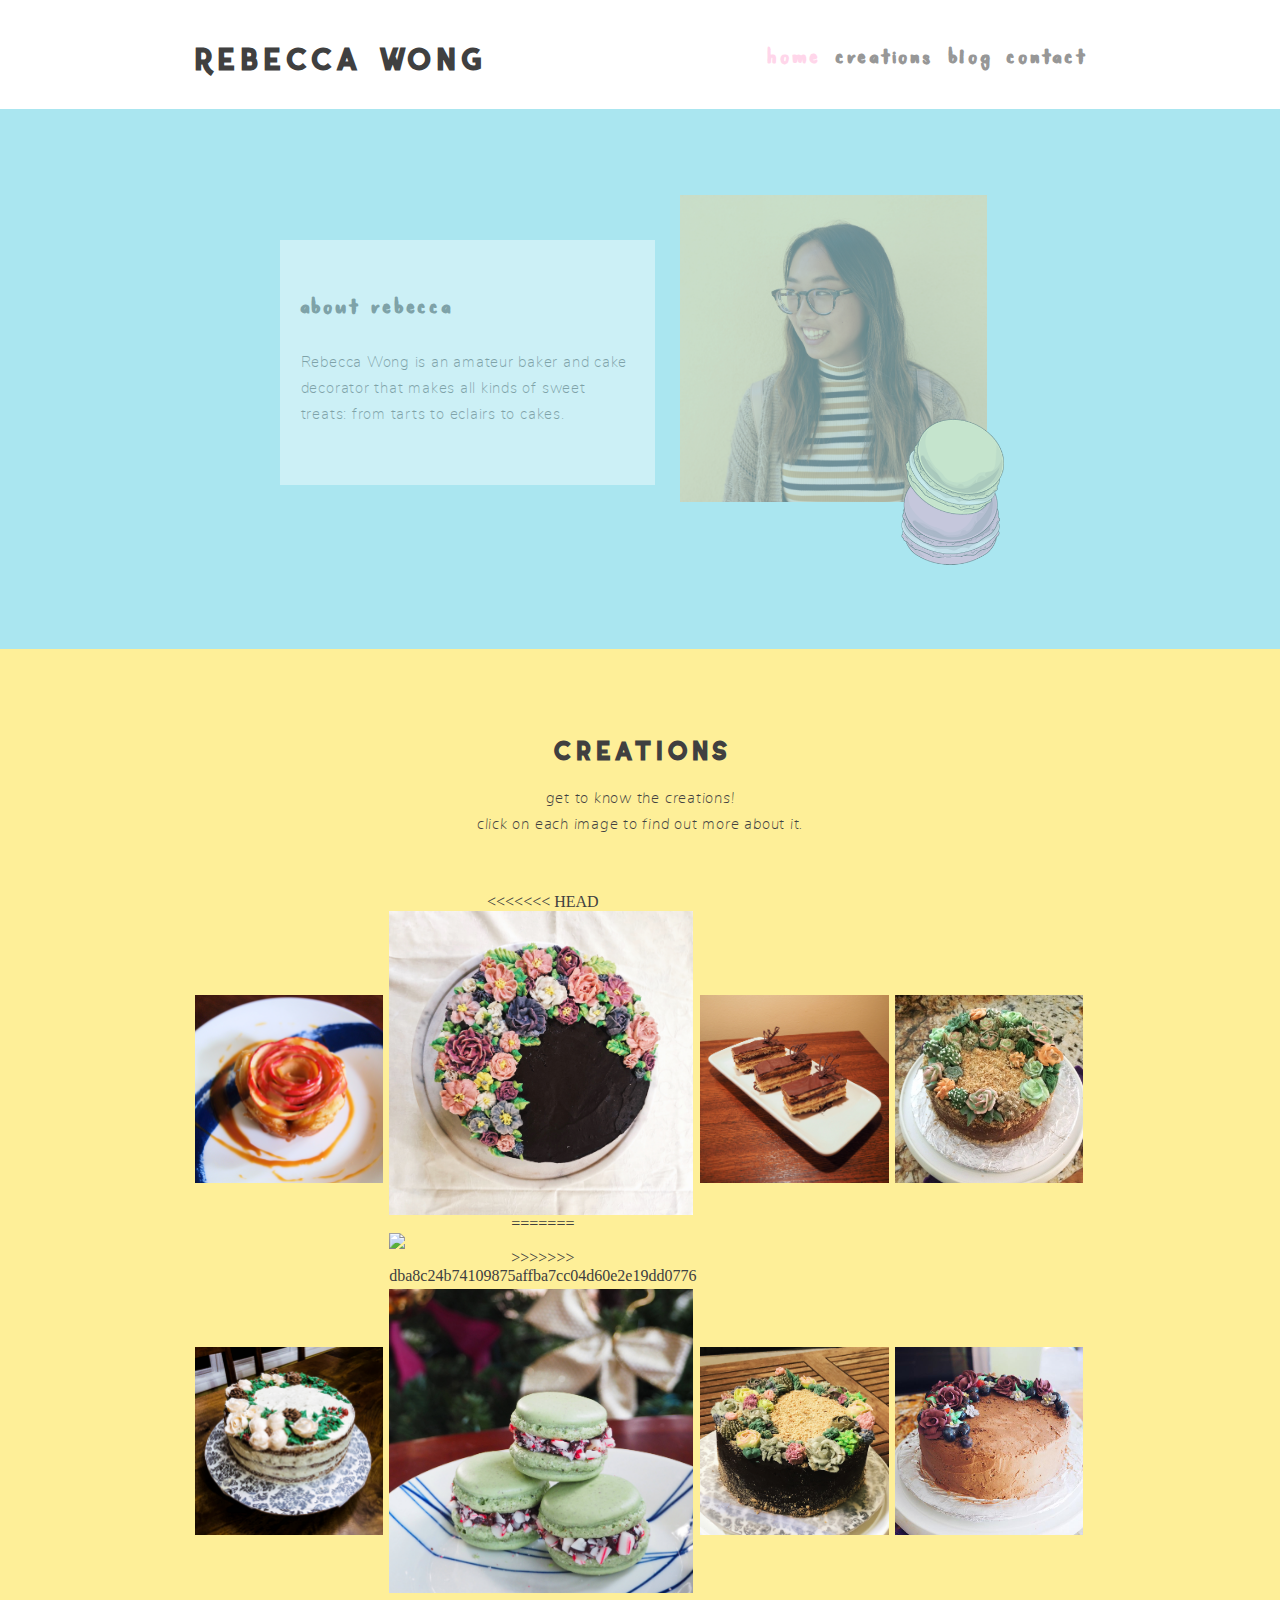
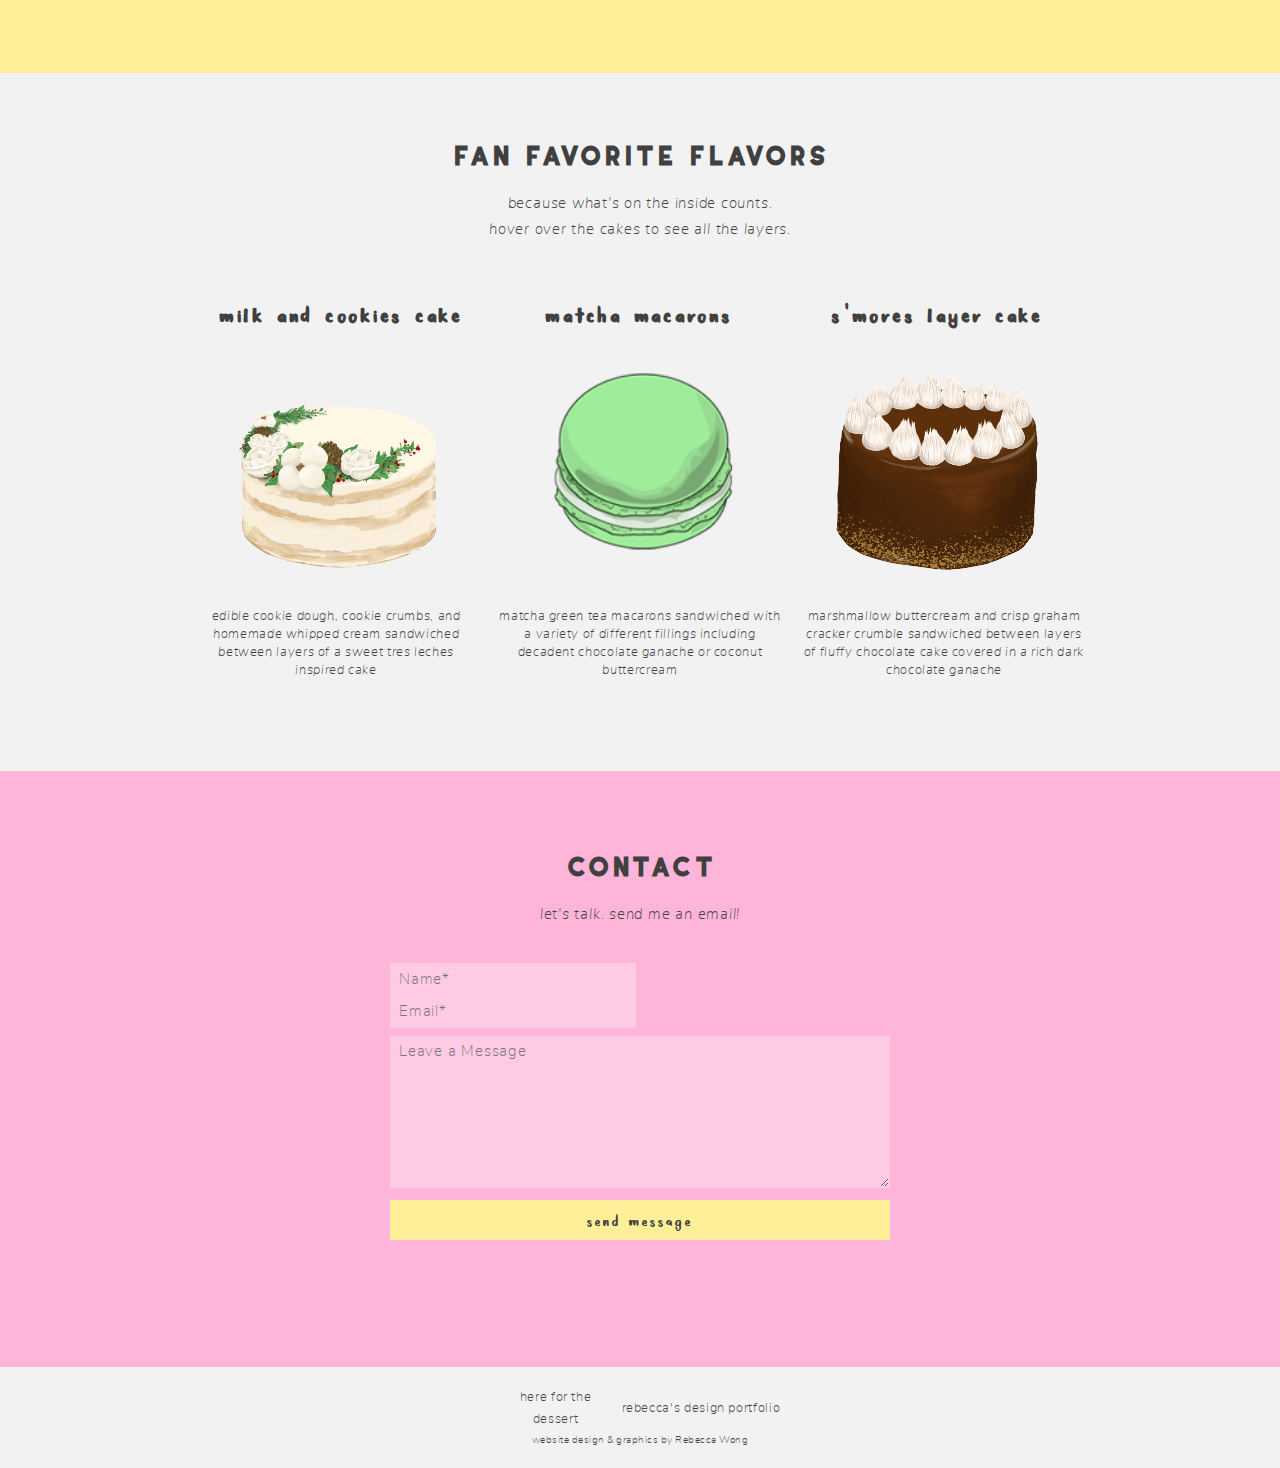
==== commit 058b7567: "merge" ====
--- a/index.html
+++ b/index.html
@@ -305,7 +305,11 @@
 				<!-- <img src = "white square.jpg" id = "white-overlay" /> -->
 			</td>
 			<td>
+<<<<<<< HEAD
 				<img src = "assets/images/floral cake.jpg" onclick="open_close('#floral-cake')" />
+=======
+				<img src = "./floral cake.JPG" onclick="open_close('#floral-cake')" />
+>>>>>>> dba8c24b74109875affba7cc04d60e2e19dd0776
 			</td>
 			<td>
 				<img src = "assets/images/opera cake.jpg" onclick="open_close('#opera-cake')" />
--- a/style/mystyle.css
+++ b/style/mystyle.css
@@ -0,0 +1,459 @@
+html,
+body {
+  margin: 0px;
+  padding: 0px;
+}
+
+/* CUSTOM FONTS */
+@font-face {
+  font-family: "oh_wonderregular";
+  src: url("../assets/fonts/ohwonder-regular-webfont.woff2") format("woff2"),
+    url("../assets/fonts/ohwonder-regular-webfont.woff") format("woff");
+  font-weight: normal;
+  font-style: normal;
+}
+@font-face {
+  font-family: "baby_foxregular";
+  src: url("../assets/fonts/babyfox-webfont.woff2") format("woff2"),
+    url("../assets/fonts/babyfox-webfont.woff") format("woff");
+  font-weight: normal;
+  font-style: normal;
+}
+@font-face {
+  font-family: "the_brooklyn_smoothregular";
+  src: url("../assets/fonts/the_brooklyn_smooth-webfont.woff2") format("woff2"),
+    url("../assets/fonts/the_brooklyn_smooth-webfont.woff") format("woff");
+  font-weight: normal;
+  font-style: normal;
+}
+@font-face {
+  font-family: "coyotesemibold_demo";
+  src: url("../assets/fonts/coyote-semibolddemo-webfont.woff2") format("woff2"),
+    url("../assest/fonts/coyote-semibolddemo-webfont.woff") format("woff");
+  font-weight: normal;
+  font-style: normal;
+}
+@font-face {
+  font-family: "nunitolight_italic";
+  src: url("../assets/fonts/nunito-lightitalic-webfont.woff2") format("woff2"),
+    url("../assets/fonts/nunito-lightitalic-webfont.woff") format("woff");
+  font-weight: normal;
+  font-style: normal;
+}
+@font-face {
+  font-family: "nunitolight";
+  src: url("../assets/fonts/nunito-light-webfont.woff2") format("woff2"),
+    url("../assets/fonts/nunito-light-webfont.woff") format("woff");
+  font-weight: normal;
+  font-style: normal;
+}
+@font-face {
+  font-family: "nunitoitalic";
+  src: url("../assets/fonts/nunito-italic-webfont.woff2") format("woff2"),
+    url("../assets/fonts/nunito-italic-webfont.woff") format("woff");
+  font-weight: normal;
+  font-style: normal;
+}
+@font-face {
+  font-family: "nunitoextralight";
+  src: url("../assets/fonts/nunito-extralight-webfont.woff2") format("woff2"),
+    url("../assets/fonts/nunito-extralight-webfont.woff") format("woff");
+  font-weight: normal;
+  font-style: normal;
+}
+@font-face {
+  font-family: "nunitoextralight_italic";
+  src: url("../assets/fonts/nunito-extralightitalic-webfont.woff2")
+      format("woff2"),
+    url("../assets/fonts/nunito-extralightitalic-webfont.woff") format("woff");
+  font-weight: normal;
+  font-style: normal;
+}
+@font-face {
+  font-family: "nunitoregular";
+  src: url("../assets/fonts/nunito-regular-webfont.woff2") format("woff2"),
+    url("../assets/fonts/nunito-regular-webfont.woff") format("woff");
+  font-weight: normal;
+  font-style: normal;
+}
+/* END OF CUSTOM FONTS */
+
+/* NAVIGATION BAR */
+#normal {
+  width: 100%;
+  background-color: white;
+  max-height: 20vh;
+  padding-left: 15%;
+  padding-right: 15%;
+  display: block;
+  padding-top: 1vh;
+  padding-bottom: 1vh;
+  z-index: 100;
+  position: fixed;
+  overflow-y: auto;
+  transition: 0.5s;
+}
+#shrink {
+  /* this is the way that the navigation bar looks when you're not at the top of the page */
+  background-color: white;
+  width: 100%;
+  max-height: 12vh;
+  padding-left: 15%;
+  padding-right: 15%;
+  display: block;
+  z-index: 100;
+  transition: 0.5s;
+  top: 0;
+  position: fixed;
+  overflow-y: auto;
+}
+.title {
+  width: 44%;
+  float: left;
+  font-size: 25px;
+  color: #404040;
+  top: 2vh;
+  position: absolute;
+  max-height: inherit;
+  transition: 0.5s;
+}
+.navigation {
+  width: 56%;
+  float: right;
+  color: #404040;
+  top: 0;
+  padding: 0;
+  max-height: inherit;
+}
+table.nav h2:hover {
+  color: #ffb4d9;
+  -o-transition: 0.5s;
+  -ms-transition: 0.5s;
+  -moz-transition: 0.5s;
+  -webkit-transition: 0.5s;
+  transition: 0.5s;
+  cursor: pointer;
+}
+table.nav td {
+  padding-left: 1vw;
+}
+table.nav {
+  border-collapse: collapse;
+}
+
+/* BODY */
+
+/* WELCOME SCREEN */
+section.welcome {
+  width: inherit;
+  padding-left: 20%;
+  padding-right: 20%;
+  padding-top: 8%;
+  padding-bottom: 2%;
+  background-color: #aae6f0;
+  display: block;
+  z-index: 2;
+}
+table #hello td {
+  padding: 5%;
+  position: relative;
+}
+
+/* CREATIONS */
+section.creations {
+  background-color: #feef98;
+  padding-top: 3%;
+  padding-bottom: 6%;
+  padding-left: 15%;
+  padding-right: 15%;
+  display: block;
+  z-index: 1;
+  color: #404040;
+}
+section.feature table td {
+  vertical-align: top;
+}
+.white-strip {
+  background-color: white;
+  padding-top: 5%;
+  padding-bottom: 5%;
+  padding-left: 15%;
+  padding-right: 15%;
+  display: block;
+  transition: 0.5s;
+}
+.yellow-strip {
+  background-color: #feef98;
+  padding-top: 5%;
+  padding-bottom: 5%;
+  padding-left: 15%;
+  padding-right: 15%;
+  display: block;
+  transition: 0.5s;
+}
+/*section.feature {
+		display: none;						
+	}*/ /* ENABLE THIS AFTER COMPLETING ALL OF THE PAGES FOR CREATIONS */
+
+/* GRID */
+table.grid {
+  width: 100%;
+  text-align: center;
+}
+table.grid img {
+  cursor: pointer;
+  transition: 0.5s ease;
+}
+table.grid img:hover {
+  opacity: 0.7;
+}
+table.grid td {
+  width: 25%;
+}
+table.grid img {
+  width: 99%;
+  display: block;
+}
+.white-overlay {
+  position: absolute;
+  opacity: 1;
+  transition: 0.5s ease;
+  width: inherit;
+  height: inherit;
+  background-color: white;
+  vertical-align: top;
+  /*  overflow: hidden;*/
+}
+
+/* FAN FAVORITES */
+section.fan-favorites {
+  background-color: #f2f2f2;
+  padding-top: 5%;
+  padding-bottom: 7%;
+  padding-left: 15%;
+  padding-right: 15%;
+  display: block;
+  z-index: 1;
+  color: #404040;
+}
+#fan-favorites {
+  text-align: center;
+  width: 100%;
+}
+#fan-favorites h2 {
+  padding: 0;
+  margin: 0;
+}
+/*#fan-favorites {
+		border: 0.2em solid #f2f2f2;
+	}*/
+#fan-favorites td {
+  width: 33.333333%;
+  vertical-align: top;
+}
+.a {
+  font-size: 1vw;
+  padding: 0;
+  margin: 0;
+}
+
+/* CONTACT */
+section.contact {
+  background-color: #ffb4d9;
+  padding-top: 6%;
+  padding-bottom: 6%;
+  padding-left: 20%;
+  padding-right: 20%;
+  display: block;
+  z-index: 1;
+  color: #404040;
+  text-align: center;
+}
+.container {
+  margin-top: 2%;
+  width: 65%;
+  display: inline-block;
+  margin-bottom: 6%;
+  overflow: hidden;
+}
+.message,
+.input {
+  font-size: 1.2vw;
+  letter-spacing: 0.05em;
+  font-family: "nunitoextralight";
+  color: black;
+  background-color: #ffcae4;
+  border: 1px solid #ffcae4;
+  width: 100%;
+}
+.area {
+  width: 100%;
+  display: inline-block;
+}
+.message {
+  margin: 0;
+  padding: 0.6vw;
+  height: 15vh;
+  resize: vertical;
+  float: left;
+  width: 96.7%;
+}
+.area {
+  margin-bottom: 0.5;
+}
+.info {
+  width: 100%;
+  margin-top: 0.25em;
+  margin-bottom: 0.25em;
+  display: inline-block;
+}
+.input {
+  padding: 0.6vw;
+  float: left;
+  width: 45.8%;
+  margin-right: 0.5em;
+}
+.info .input:last-child {
+  margin-right: 0;
+}
+.button {
+  text-align: center;
+  font-family: "baby_foxregular";
+  font-size: 2vw;
+  letter-spacing: 0.08em;
+  /*padding-top: 0.6vw;
+		padding-bottom: 0.6vw;
+		padding-right: 1vw;
+		padding-left: 1vw;*/
+  /*width: 100%;*/
+}
+.submit {
+  padding-top: 0.5em;
+  padding-bottom: 0.5em;
+  margin-top: 0.5em;
+  text-align: center;
+  background-color: #feef98;
+  width: 100%;
+}
+.submit:hover {
+  background-color: white;
+  transition: 0.5s ease;
+  cursor: pointer;
+  -o-transition: 0.5s;
+  -ms-transition: 0.5s;
+  -moz-transition: 0.5s;
+  -webkit-transition: 0.5s;
+}
+.contact-message {
+  display: none;
+  position: absolute;
+  width: 65%;
+  left: 0;
+  margin: auto;
+  margin-top: 0.7em;
+  right: 0;
+  text-align: center;
+}
+
+/* FOOTER */
+section.footer {
+  background-color: #f2f2f2;
+  padding-top: 1.5%;
+  padding-bottom: 1.5%;
+  padding-left: 15%;
+  padding-right: 15%;
+  display: block;
+  z-index: 1;
+  color: #404040;
+  text-align: center;
+}
+section.footer table {
+  margin: 0 auto;
+  padding: 0;
+  border-collapse: collapse;
+}
+section.footer table td {
+  padding-right: 4%;
+}
+section.footer table td:last-child {
+  padding: 0;
+}
+section.footer table p {
+  font-size: 1vw;
+  margin: 0;
+  padding: 0;
+}
+*:focus {
+  outline: none;
+}
+
+/* GENERALIZED STYLES */
+h1 {
+  font-family: "coyotesemibold_demo";
+  font-size: 2.4vw;
+}
+#shift_up {
+  position: absolute;
+  top: 0;
+  opacity: 1;
+  /* WANT TOP TO END IN 5%*/
+}
+h2 {
+  font-family: "baby_foxregular";
+  font-size: 2.7vw;
+  letter-spacing: 0.08em;
+}
+h3 {
+  font-family: "coyotesemibold_demo";
+  font-size: 2vw;
+  padding: 0px;
+  margin: 0px;
+  color: #404040;
+}
+a:hover {
+  color: #ffb4d9;
+  -o-transition: 0.5s;
+  -ms-transition: 0.5s;
+  -moz-transition: 0.5s;
+  -webkit-transition: 0.5s;
+  transition: 0.5s;
+}
+a {
+  text-decoration: none;
+  color: #404040;
+}
+.navigation .active {
+  color: #ffb4d9;
+  transition: 0.5s ease;
+}
+p {
+  /*font-family: 'the_brooklyn_smoothregular';*/
+  font-size: 1.2vw;
+  letter-spacing: 0.05em;
+  font-family: "nunitoextralight";
+  color: #404040;
+  line-height: 1.7em;
+  transition: 0.5s ease;
+}
+.small-p {
+  font-size: 0.8vw;
+}
+b {
+  font-size: 1.2vw;
+  letter-spacing: 0.05em;
+  font-family: "nunitoregular";
+  color: #404040;
+}
+em {
+  font-size: 1.2vw;
+  letter-spacing: 0.05em;
+  font-family: "nunitoextralight_italic";
+  color: #404040;
+}
+img {
+  max-width: 100%;
+}
+html {
+  scroll-behavior: smooth;
+  cursor: default;
+}
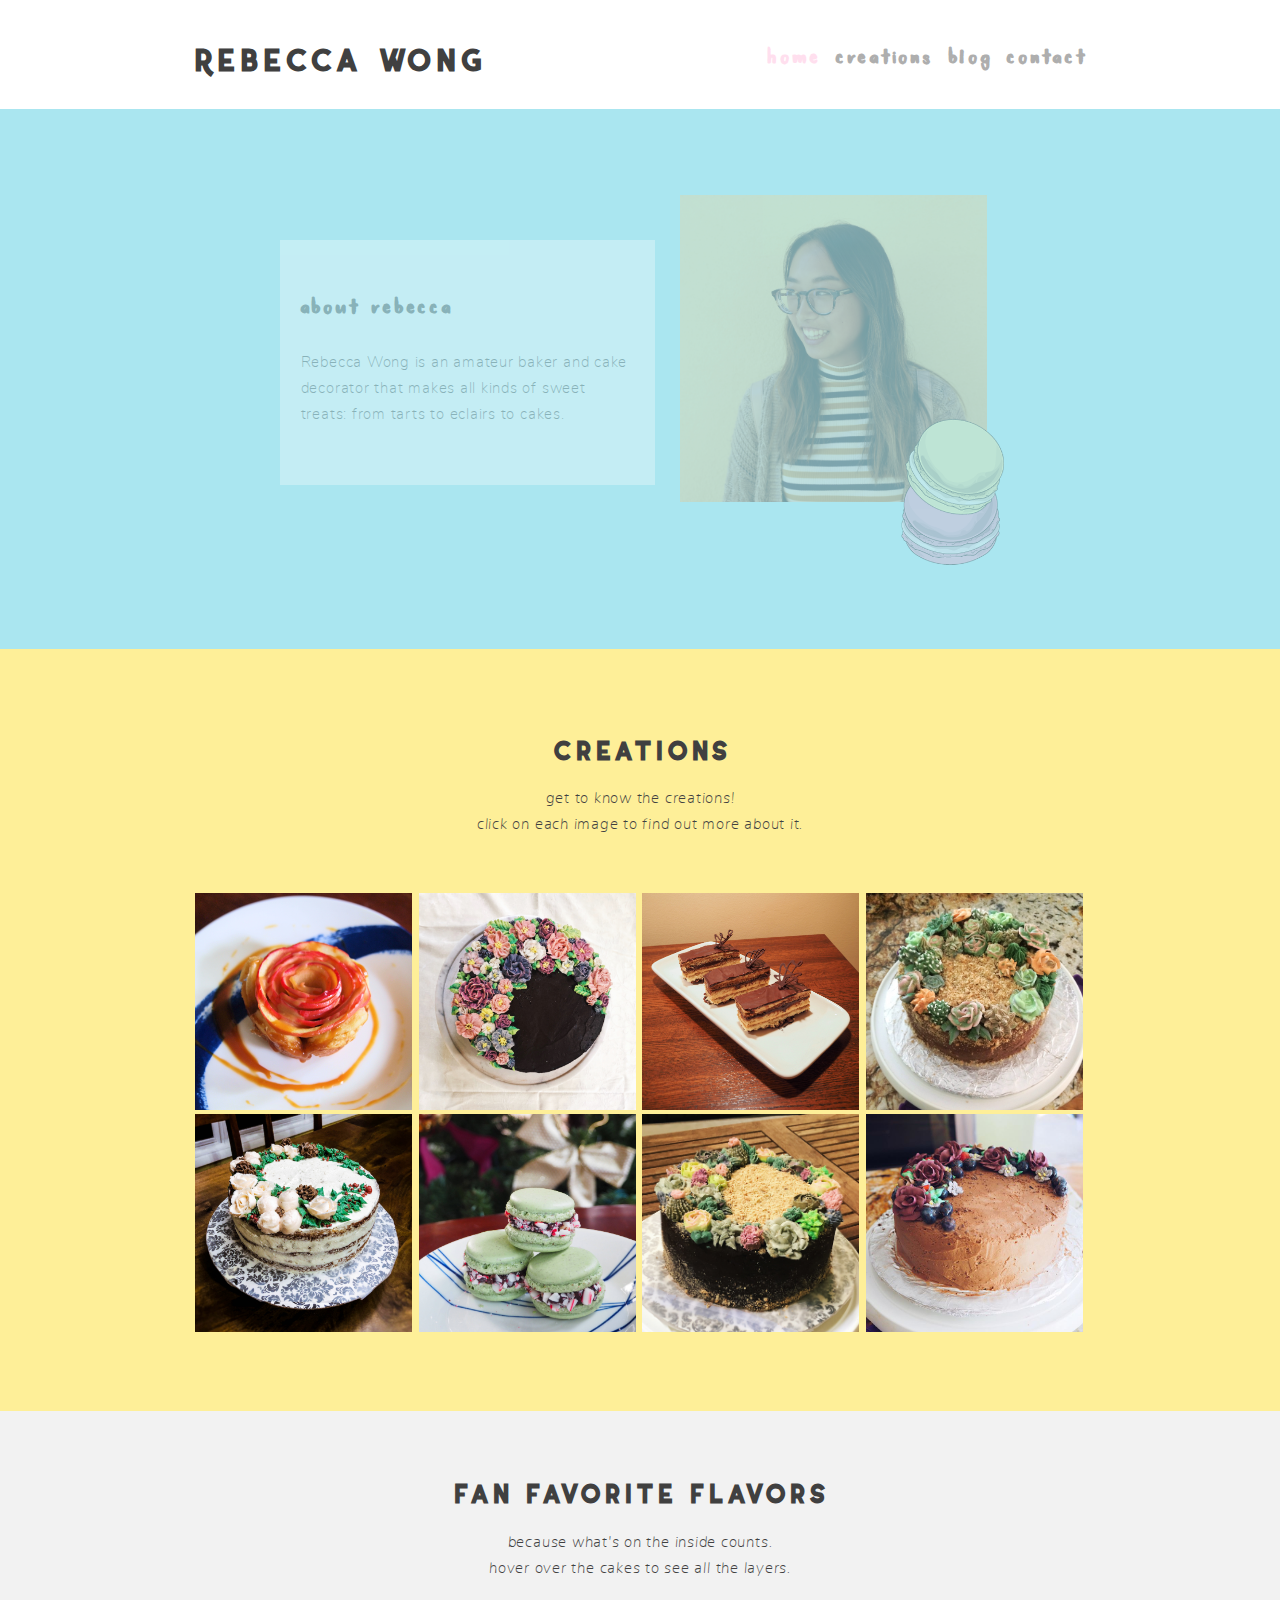
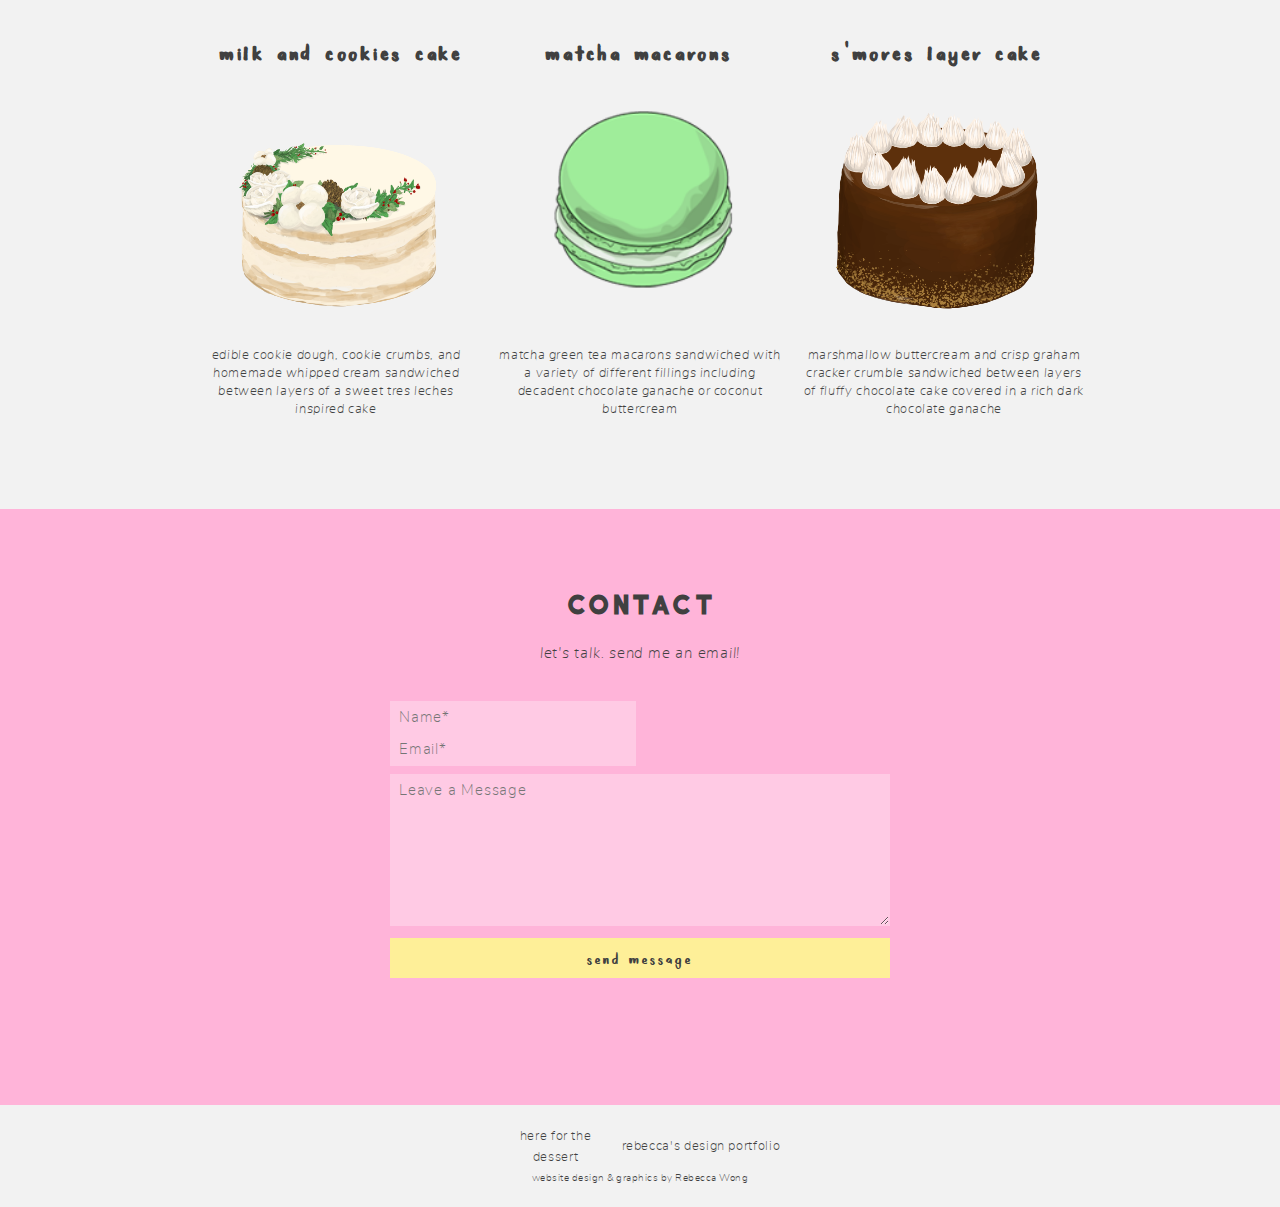
==== commit 45d16b40: "image linking" ====
--- a/index.html
+++ b/index.html
@@ -305,11 +305,7 @@
 				<!-- <img src = "white square.jpg" id = "white-overlay" /> -->
 			</td>
 			<td>
-<<<<<<< HEAD
 				<img src = "assets/images/floral cake.jpg" onclick="open_close('#floral-cake')" />
-=======
-				<img src = "./floral cake.JPG" onclick="open_close('#floral-cake')" />
->>>>>>> dba8c24b74109875affba7cc04d60e2e19dd0776
 			</td>
 			<td>
 				<img src = "assets/images/opera cake.jpg" onclick="open_close('#opera-cake')" />
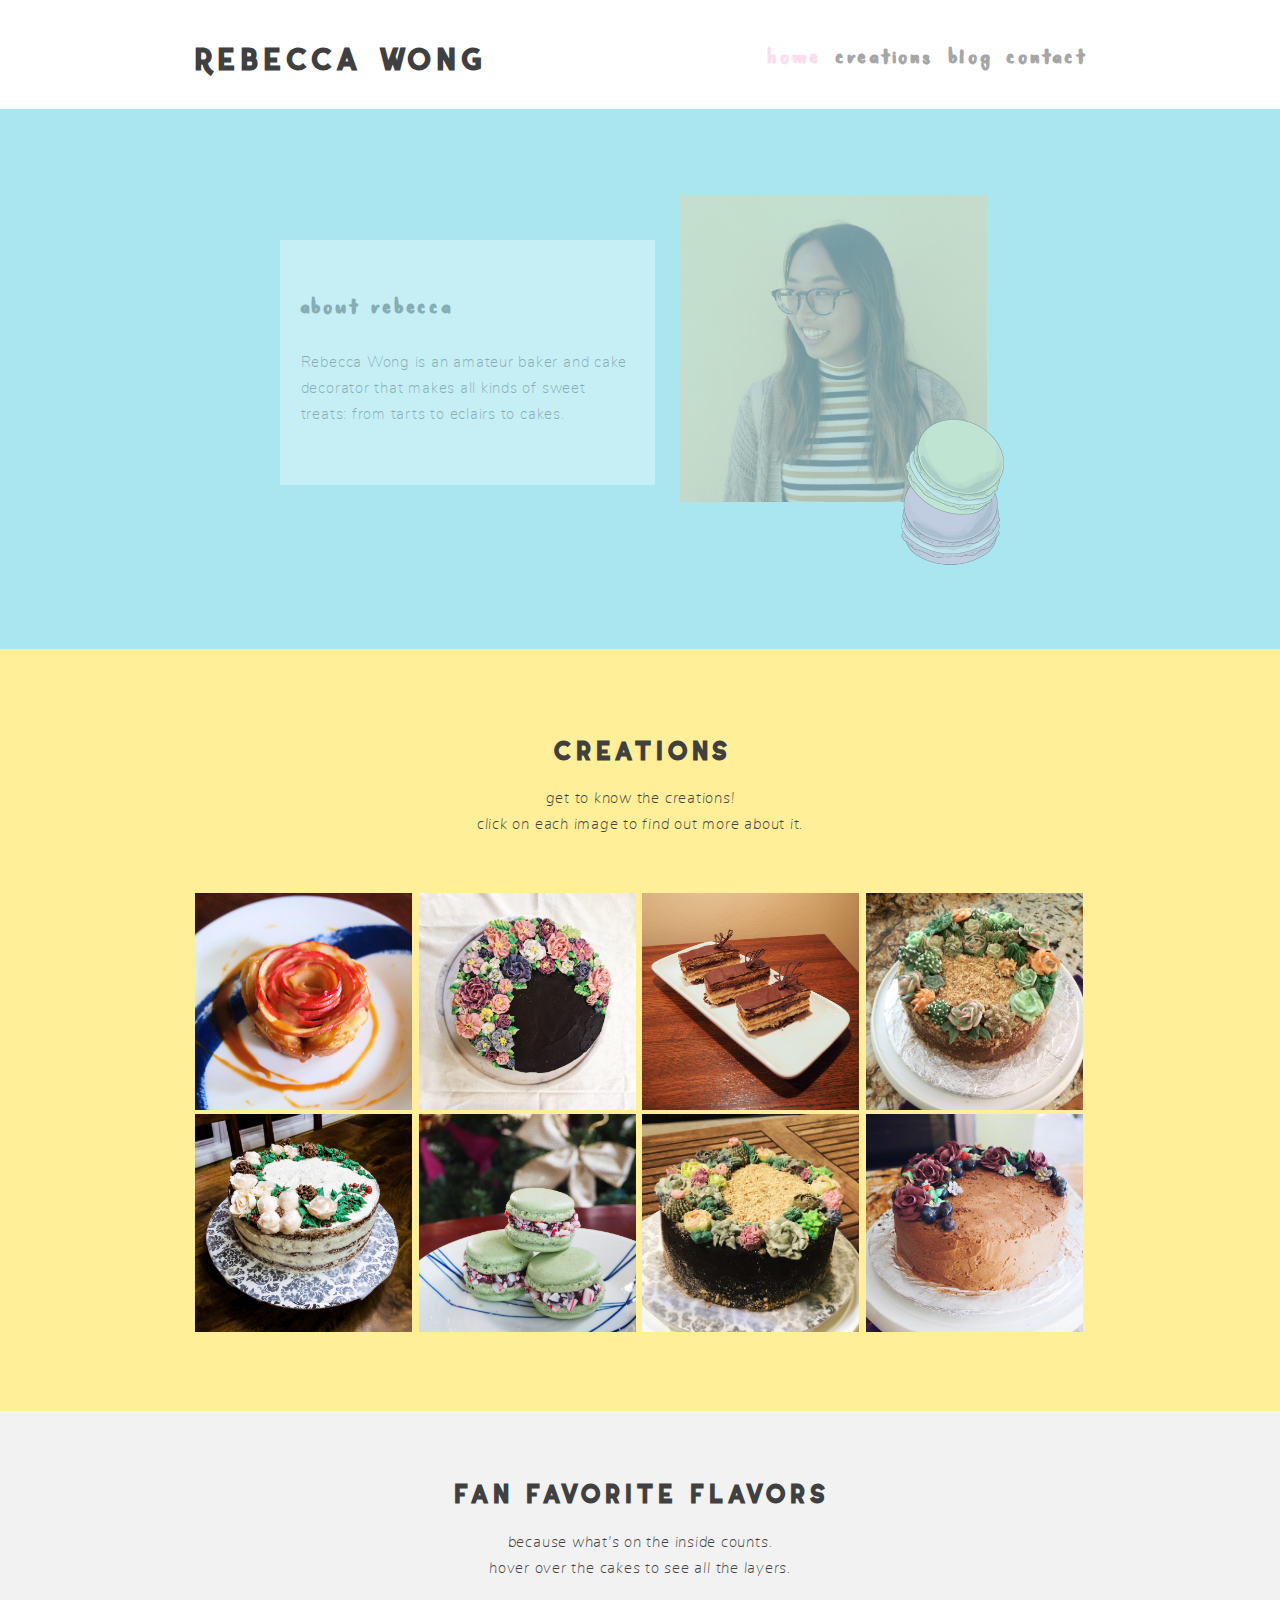
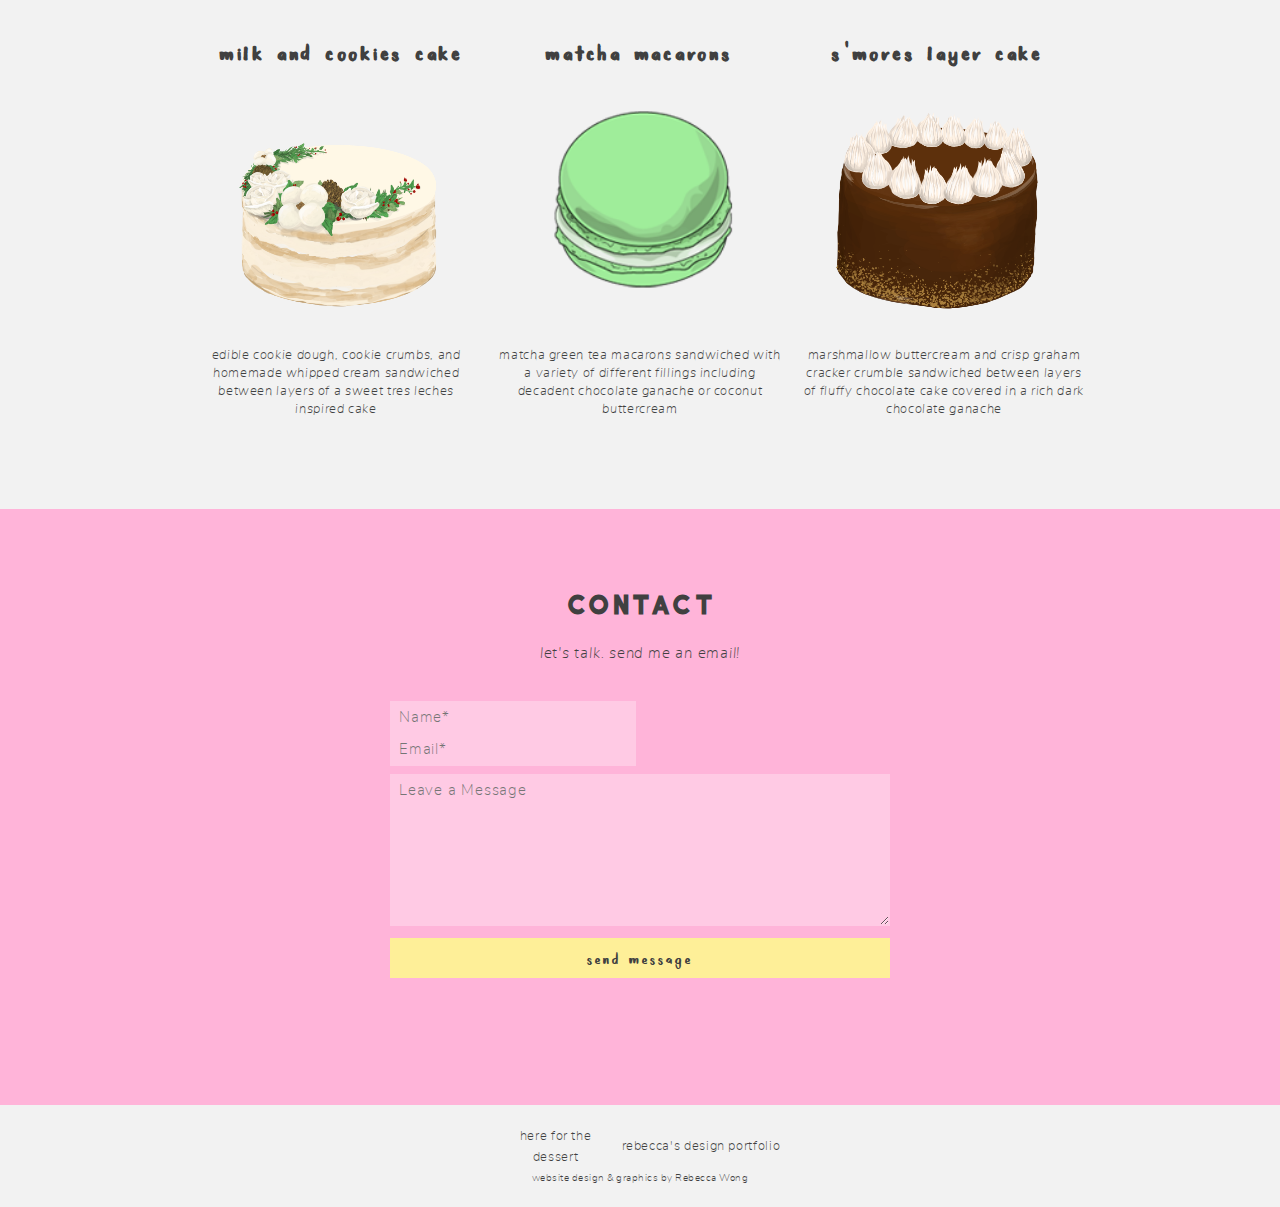
==== commit 63d44c4d: "Update index.html" ====
--- a/index.html
+++ b/index.html
@@ -353,13 +353,13 @@
 		</tr> 
 		<tr> <!-- row 2, images -->
 			<td style = 'vertical-align: middle'>
-				<img src = 'assets/images/wreath cake.png' style = 'width: 90%' onmouseover="this.src='wreath-cake.gif'" onmouseout="this.src='wreath cake.png'"/>
+				<img src = 'assets/images/wreath cake.png' style = 'width: 90%' onmouseover="this.src='wreath-cake.gif'" onmouseout="assets/images/this.src='wreath cake.png'"/>
 			</td>
 			<td>
 				<img src = 'assets/images/green macaron.png' style = 'width: 85%' />
 			</td>
 			<td>
-				<img src = "assets/images/s'mores cake layers.png" style = 'width: 90%' onmouseover="this.src='s\'mores-cake-layers.gif'" onmouseout="this.src='s\'mores cake layers.png'"/>
+				<img src = "assets/images/s'mores cake layers.png" style = 'width: 90%' onmouseover="this.src='assets/images/s\'mores-cake-layers.gif'" onmouseout="this.src='s\'mores cake layers.png'"/>
 			</td>
 		</tr>
 		<tr> <!-- row 3, captions -->
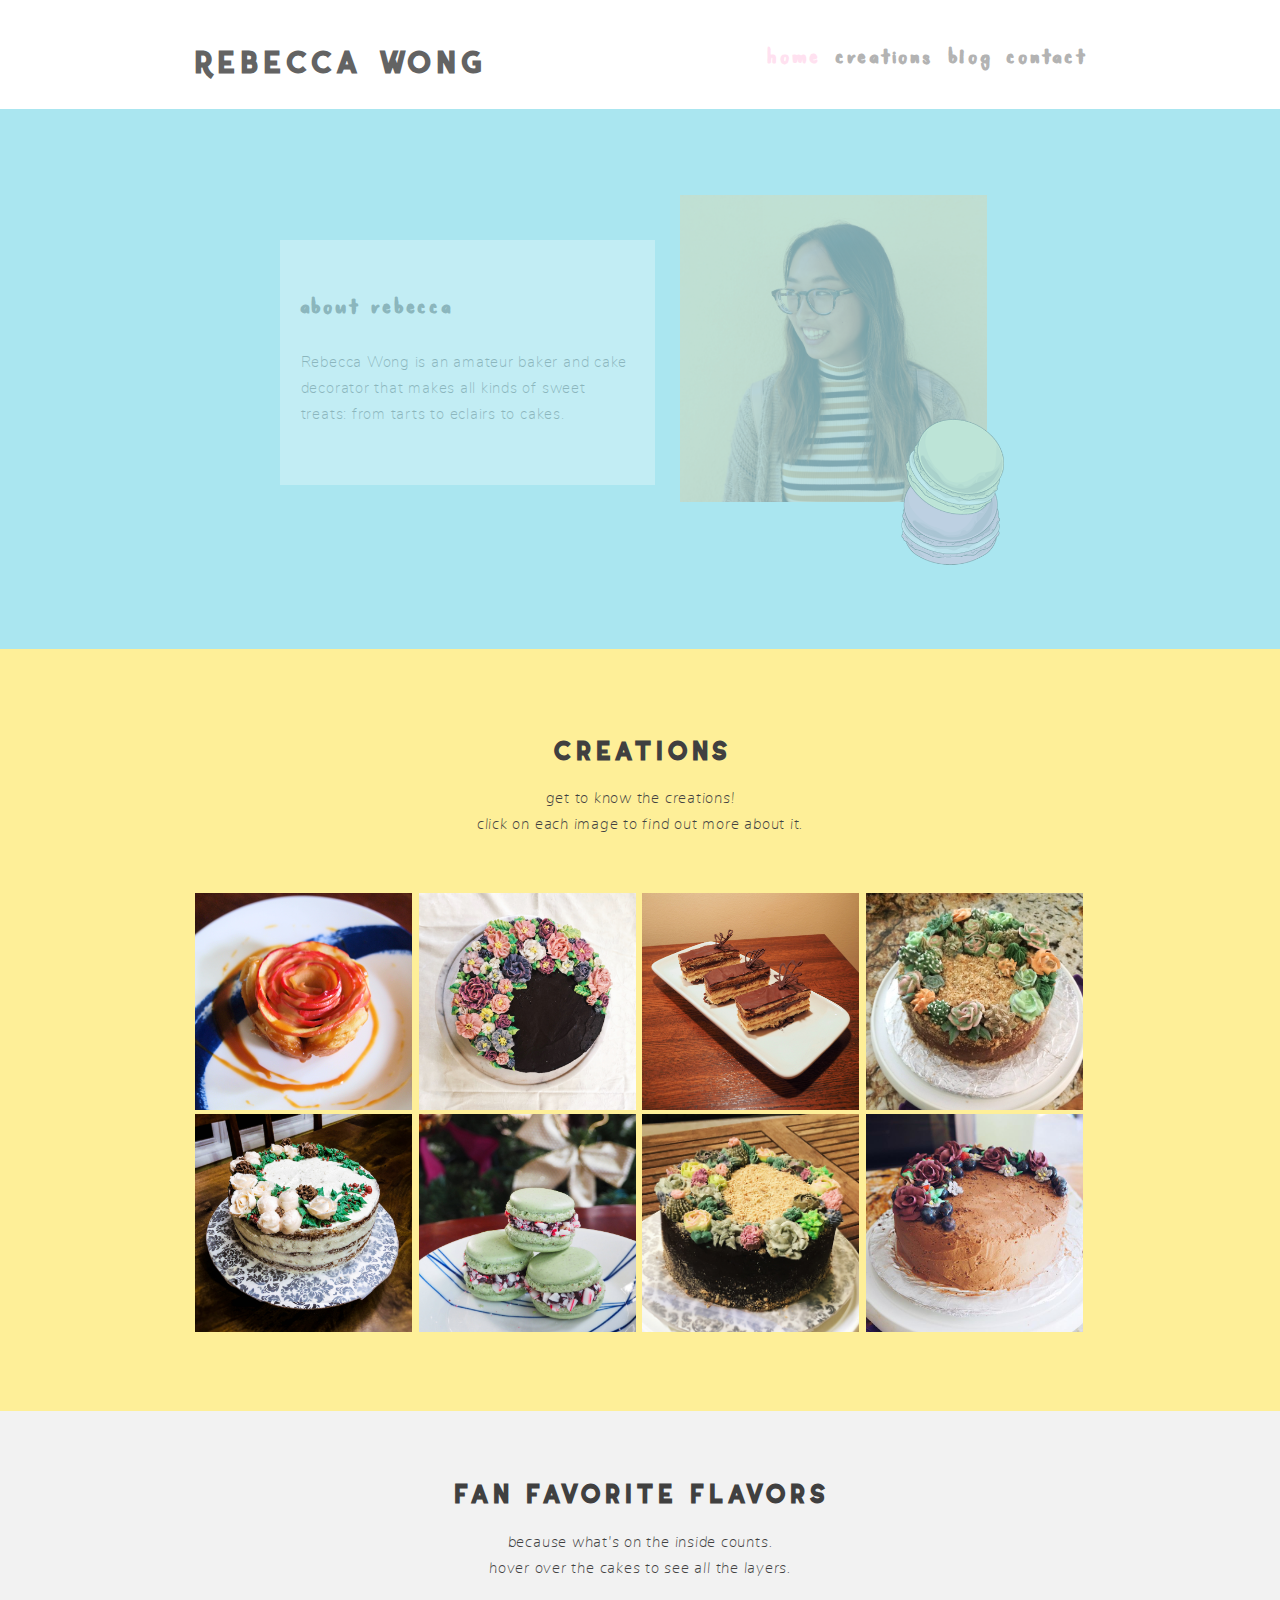
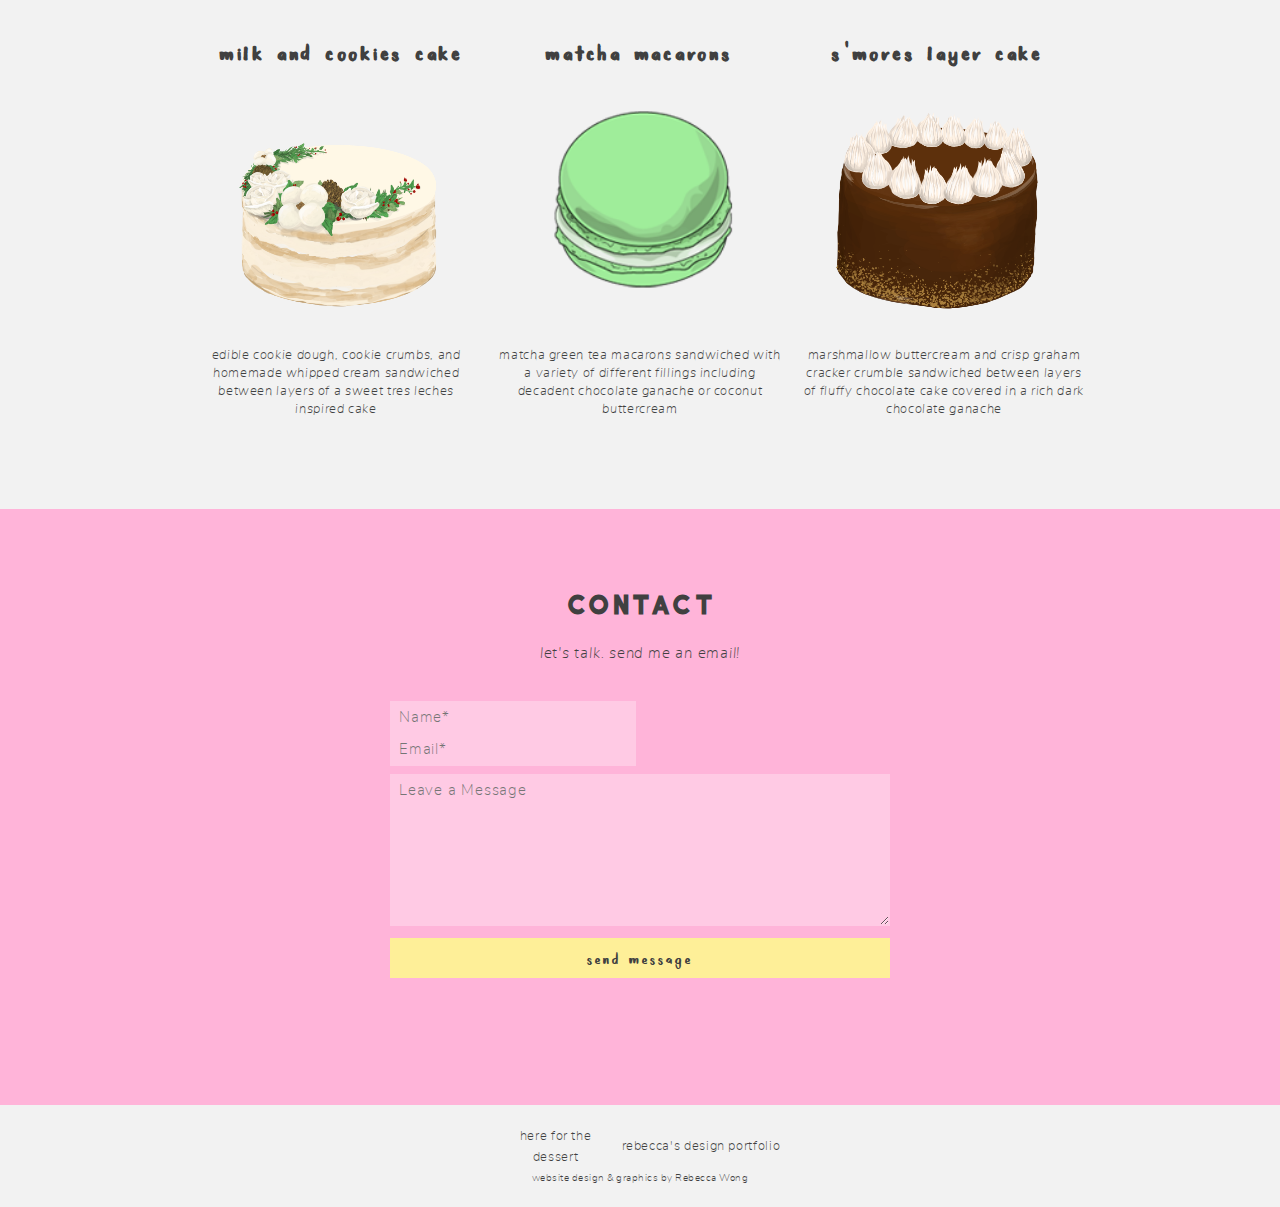
==== commit 466f37c7: "Update index.html" ====
--- a/index.html
+++ b/index.html
@@ -353,13 +353,13 @@
 		</tr> 
 		<tr> <!-- row 2, images -->
 			<td style = 'vertical-align: middle'>
-				<img src = 'assets/images/wreath cake.png' style = 'width: 90%' onmouseover="this.src='wreath-cake.gif'" onmouseout="assets/images/this.src='wreath cake.png'"/>
+				<img src = 'assets/images/wreath cake.png' style = 'width: 90%' onmouseover="this.src='assets/images/wreath-cake.gif'" onmouseout="assets/images/this.src='wreath cake.png'"/>
 			</td>
 			<td>
 				<img src = 'assets/images/green macaron.png' style = 'width: 85%' />
 			</td>
 			<td>
-				<img src = "assets/images/s'mores cake layers.png" style = 'width: 90%' onmouseover="this.src='assets/images/s\'mores-cake-layers.gif'" onmouseout="this.src='s\'mores cake layers.png'"/>
+				<img src = "assets/images/s'mores cake layers.png" style = 'width: 90%' onmouseover="this.src='assets/images/s\'mores-cake-layers.gif'" onmouseout="this.src='assets/images/s\'mores cake layers.png'"/>
 			</td>
 		</tr>
 		<tr> <!-- row 3, captions -->
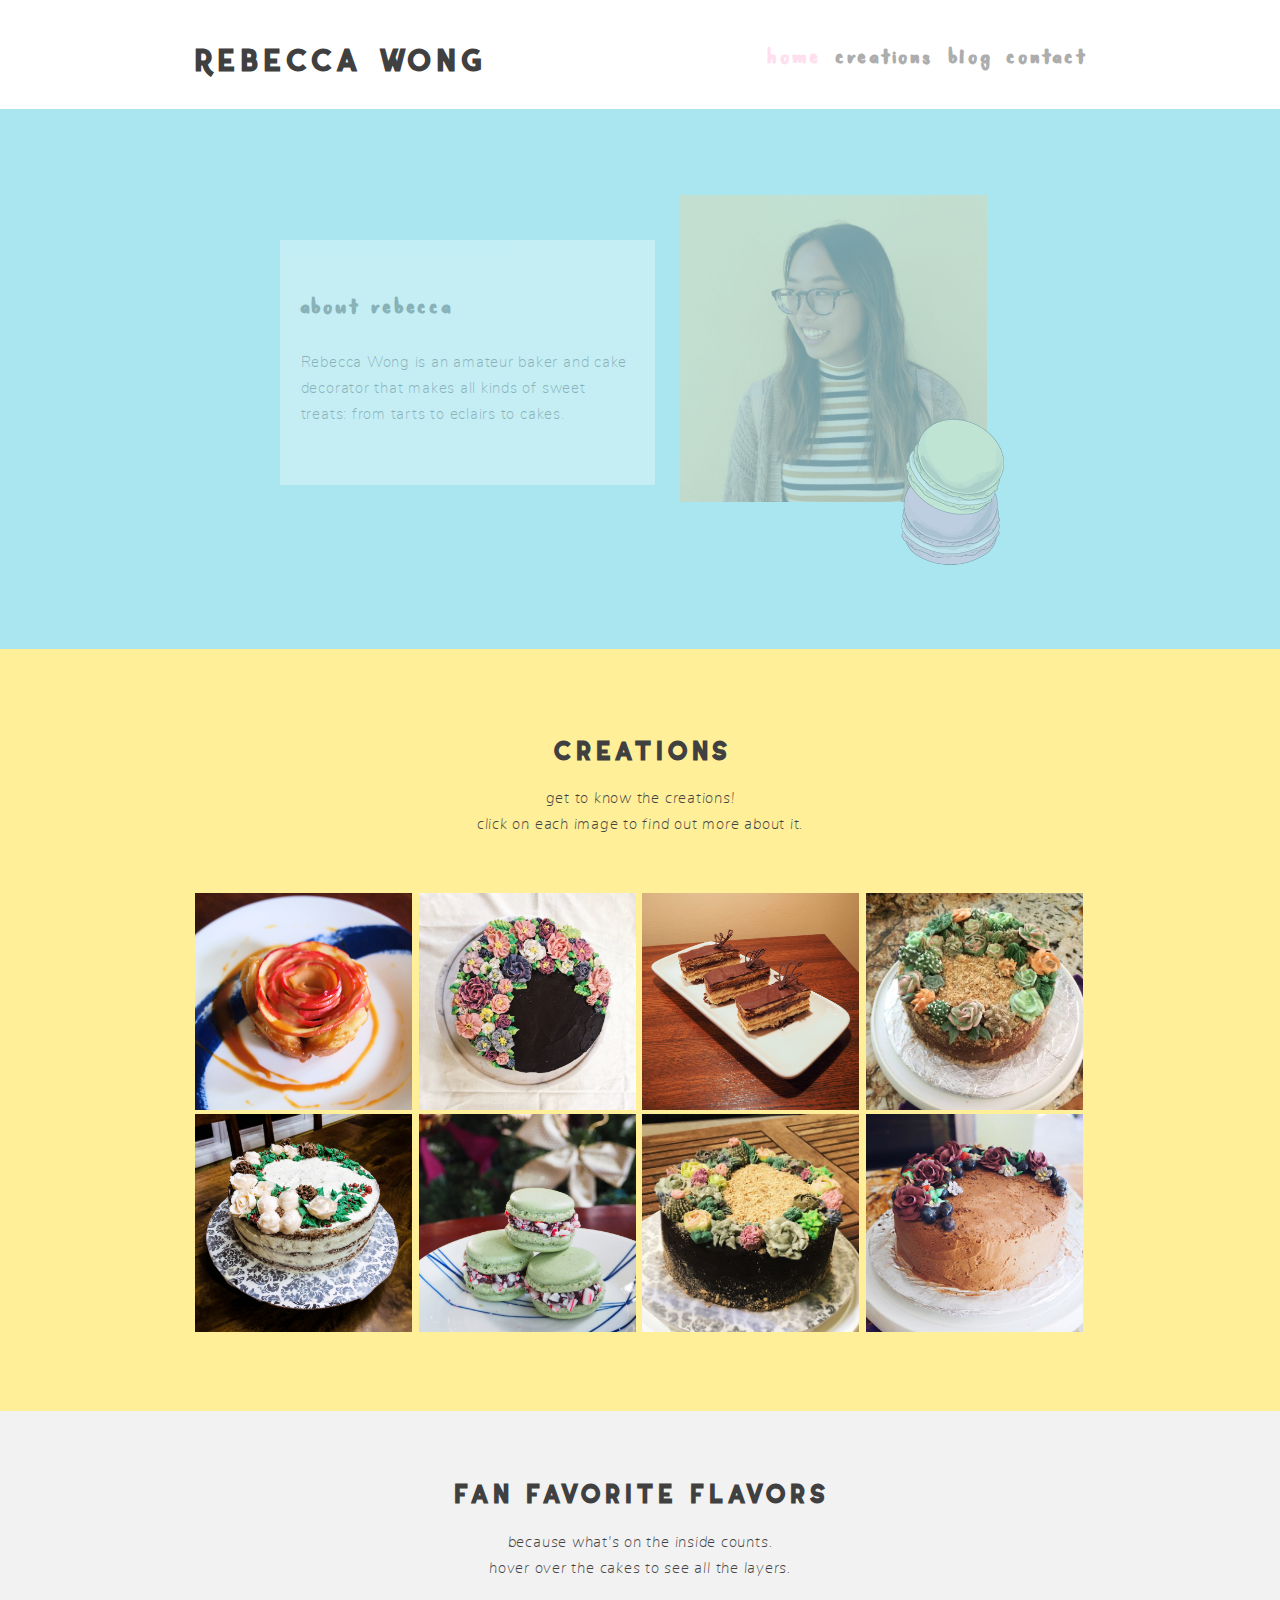
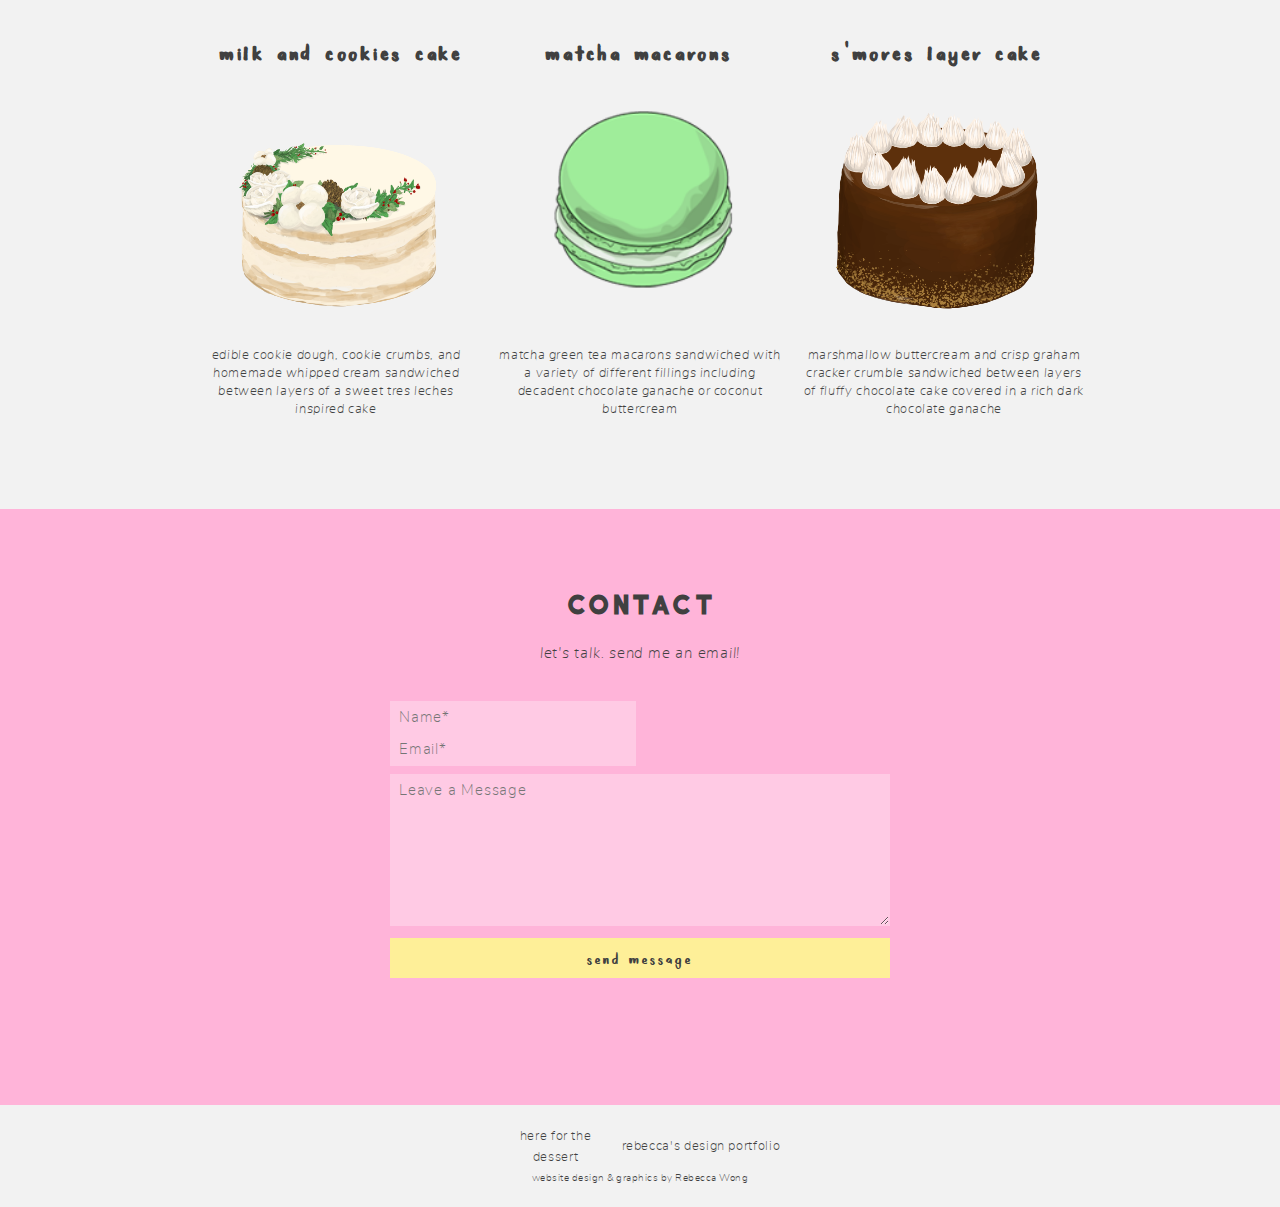
==== commit 12d46ca0: "Update index.html" ====
--- a/index.html
+++ b/index.html
@@ -353,7 +353,7 @@
 		</tr> 
 		<tr> <!-- row 2, images -->
 			<td style = 'vertical-align: middle'>
-				<img src = 'assets/images/wreath cake.png' style = 'width: 90%' onmouseover="this.src='assets/images/wreath-cake.gif'" onmouseout="assets/images/this.src='wreath cake.png'"/>
+				<img src = 'assets/images/wreath cake.png' style = 'width: 90%' onmouseover="this.src='assets/images/wreath-cake.gif'" onmouseout="this.src='assets/images/wreath cake.png'"/>
 			</td>
 			<td>
 				<img src = 'assets/images/green macaron.png' style = 'width: 85%' />
